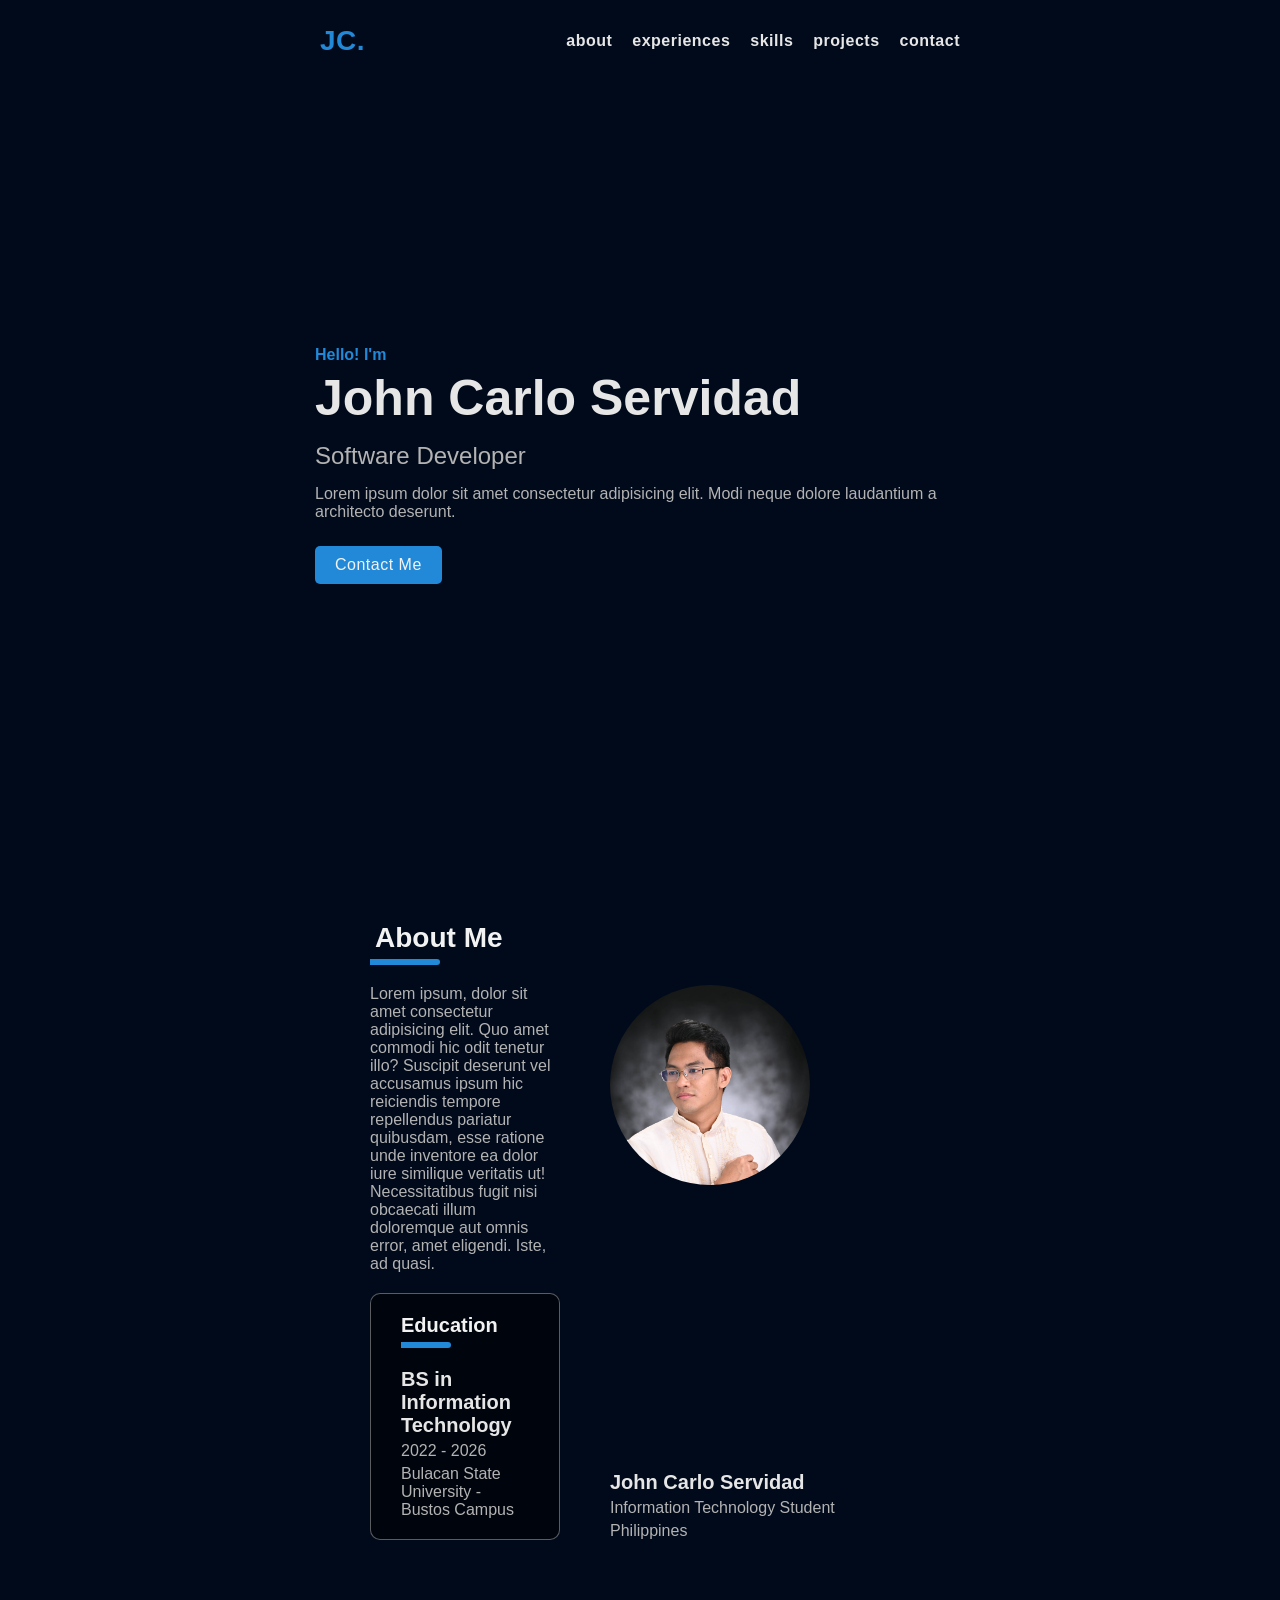
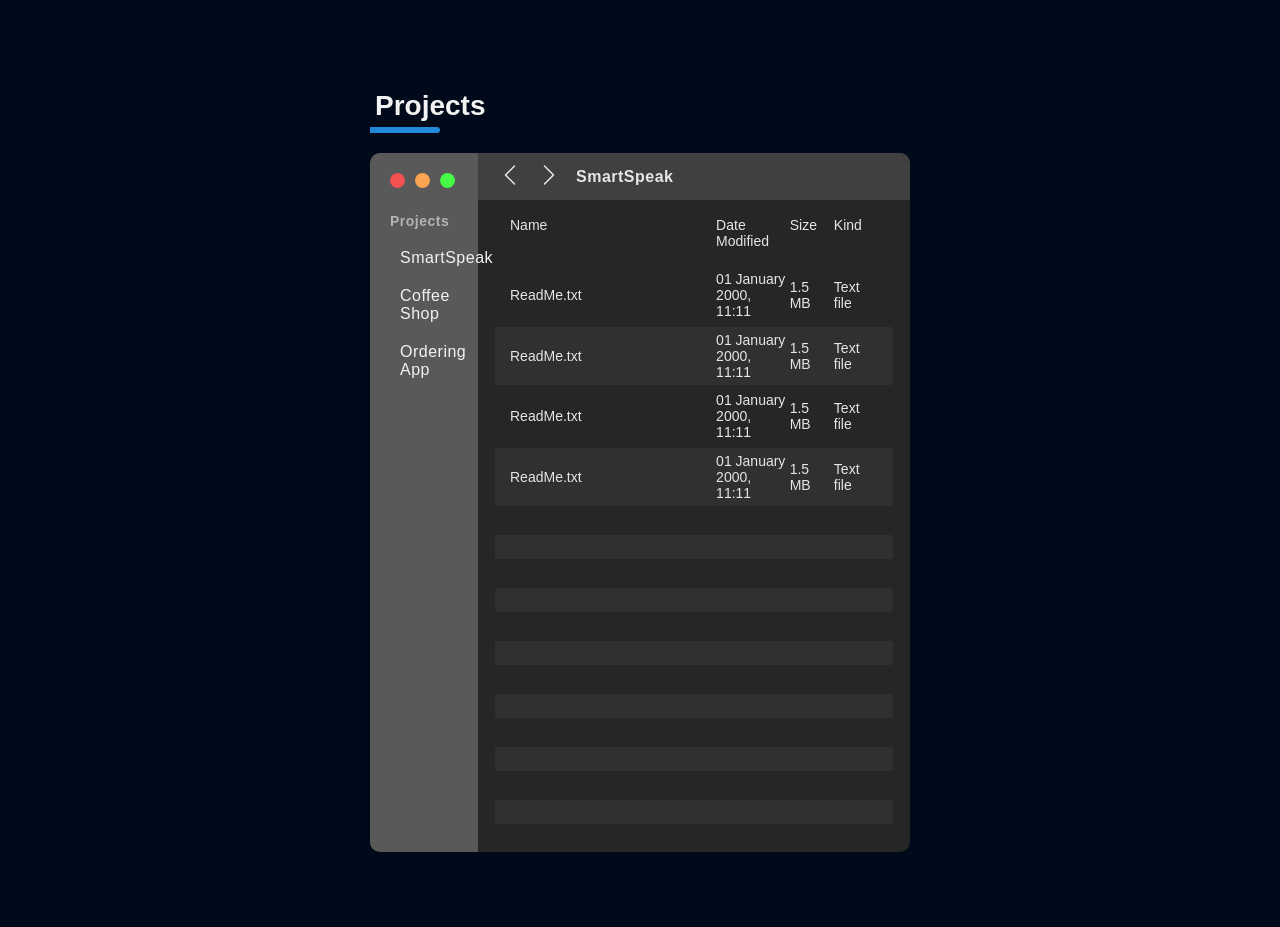
==== index.html @ 3a11a0c2 "first commit" ====
<!doctype html>
<html lang="en">
  <head>
    <meta charset="UTF-8" />
    <meta name="viewport" content="width=device-width, initial-scale=1.0" />

    <title>John Carlo Servidad | Software Developer</title>

    <link rel="stylesheet" href="style.css" />
  </head>
  <body>
    <nav>
      <a class="logo">JC.</a>
      <div id="nav-items">
        <a href="">about</a>
        <a href="">experiences</a>
        <a href="">skills</a>
        <a href="">projects</a>
        <a href="">contact</a>
      </div>
    </nav>
    <main>
      <section class="hero-section">
        <div class="hero-label-container">
          <div class="header">
            <p class="greetings">Hello! I'm</p>
            <p class="name">John Carlo Servidad</p>
          </div>
          <p class="role text-dark">Software Developer</p>
          <p class="sub-header text-dark">
            Lorem ipsum dolor sit amet consectetur adipisicing elit. Modi neque
            dolore laudantium a architecto deserunt.
          </p>
          <a href="" class="button">Contact Me</a>
        </div>
      </section>
      <section class="about-section" id="about-section">
        <div class="section-header-container">
          <p class="section-header">About Me</p>
          <div class="header-underline"></div>
        </div>
        <div class="section-grid">
          <div class="flex vertical">
            <div class="intro">
              Lorem ipsum, dolor sit amet consectetur adipisicing elit. Quo amet
              commodi hic odit tenetur illo? Suscipit deserunt vel accusamus
              ipsum hic reiciendis tempore repellendus pariatur quibusdam, esse
              ratione unde inventore ea dolor iure similique veritatis ut!
              Necessitatibus fugit nisi obcaecati illum doloremque aut omnis
              error, amet eligendi. Iste, ad quasi.
            </div>

            <div class="education">
              <div class="sub-header-container">
                <p class="sub-header">Education</p>
                <div class="header-underline"></div>
              </div>
              <div class="main-info">
                <p class="course">BS in Information Technology</p>
                <p class="year">2022 - 2026</p>
                <p class="school">Bulacan State University - Bustos Campus</p>
              </div>
            </div>
          </div>

          <div class="flex vertical">
            <div class="img-container">
              <img src="images/pfp_1.jpg" alt="" class="profile" />
            </div>
            <div class="personal-details">
              <p class="info name">John Carlo Servidad</p>
              <p class="info">Information Technology Student</p>
              <p class="info">Philippines</p>
            </div>
          </div>
        </div>
      </section>
      <section class="projects" id="projects">
        <div class="section-header-container">
          <p class="section-header">Projects</p>
          <div class="header-underline"></div>
        </div>
        <div class="project-container">
          <div class="left-container">
            <div class="three-dots-container">
              <div class="dot" id="dot-1"></div>
              <div class="dot" id="dot-2"></div>
              <div class="dot" id="dot-3"></div>
            </div>

            <p class="left-container-header">Projects</p>

            <div class="button-container">
              <input type="radio" id="smartspeak" name="active-project" />
              <label for="smartspeak" class="left-container-buttons">
                SmartSpeak
              </label>

              <input type="radio" id="coffee-shop" name="active-project" />
              <label for="coffee-shop" class="left-container-buttons">
                Coffee Shop
              </label>

              <input type="radio" id="ordering-app" name="active-project" />
              <label for="ordering-app" class="left-container-buttons">
                Ordering App
              </label>
            </div>
          </div>
          <div class="right-container">
            <div class="top-bar">
              <button class="prev-button">
                <svg
                  xmlns="http://www.w3.org/2000/svg"
                  width="24"
                  height="24"
                  fill="currentColor"
                  class="bi bi-chevron-left"
                  viewBox="0 0 16 16"
                >
                  <path
                    fill-rule="evenodd"
                    d="M11.354 1.646a.5.5 0 0 1 0 .708L5.707 8l5.647 5.646a.5.5 0 0 1-.708.708l-6-6a.5.5 0 0 1 0-.708l6-6a.5.5 0 0 1 .708 0"
                  />
                </svg>
              </button>
              <button class="next-button">
                <svg
                  xmlns="http://www.w3.org/2000/svg"
                  width="24"
                  height="24"
                  fill="currentColor"
                  class="bi bi-chevron-right"
                  viewBox="0 0 16 16"
                >
                  <path
                    fill-rule="evenodd"
                    d="M4.646 1.646a.5.5 0 0 1 .708 0l6 6a.5.5 0 0 1 0 .708l-6 6a.5.5 0 0 1-.708-.708L10.293 8 4.646 2.354a.5.5 0 0 1 0-.708"
                  />
                </svg>
              </button>
              <p class="project-name">SmartSpeak</p>
            </div>

            <table class="project-detail-container">
              <thead>
                <tr>
                  <td>Name</td>
                  <td>Date Modified</td>
                  <td>Size</td>
                  <td>Kind</td>
                </tr>
              </thead>
              <tbody>
                <tr>
                  <td>ReadMe.txt</td>
                  <td>01 January 2000, 11:11</td>
                  <td>1.5 MB</td>
                  <td>Text file</td>
                </tr>
                <tr>
                  <td>ReadMe.txt</td>
                  <td>01 January 2000, 11:11</td>
                  <td>1.5 MB</td>
                  <td>Text file</td>
                </tr>
                <tr>
                  <td>ReadMe.txt</td>
                  <td>01 January 2000, 11:11</td>
                  <td>1.5 MB</td>
                  <td>Text file</td>
                </tr>
                <tr>
                  <td>ReadMe.txt</td>
                  <td>01 January 2000, 11:11</td>
                  <td>1.5 MB</td>
                  <td>Text file</td>
                </tr>
                <tr></tr>
                <tr></tr>
                <tr></tr>
                <tr></tr>
                <tr></tr>
                <tr></tr>
                <tr></tr>
                <tr></tr>
                <tr></tr>
                <tr></tr>
                <tr></tr>
                <tr></tr>
                <tr></tr>
              </tbody>
            </table>
          </div>
        </div>
      </section>
    </main>
  </body>
</html>
---- style.css ----
:root {
  --bg-dark: hsl(216, 100%, 2.5%);
  --bg-color: hsl(217, 100%, 5%);
  --bg-color-light: hsl(216, 100%, 25%);

  --text-dark: hsl(0, 0%, 70%);
  --text-main: hsl(0, 0%, 90%);
  --text-light: hsl(0, 0%, 95%);
  --accent: hsl(206, 73%, 49%);

  --sm-font-size: 14px;
  --main-font-size: 16px;
  --md-font-size: 20px;
  --lg-font-size: 24px;

  --border: hsla(0, 0%, 70%, 50%);

  --project-container-bg-lighter: hsl(0, 0%, 50%);
  --project-container-bg-light: hsl(0, 0%, 35%);
  --project-container-bg: hsl(0, 0%, 25%);
  --project-container-bg-dark: hsl(0, 0%, 15%);
  --project-container-accent: hsla(0, 0%, 25%, 0.4);
}

* {
  color: var(--text-main);

  font-family: Arial, Helvetica, sans-serif;

  padding: 0;
  margin: 0;
  border: none;
  box-sizing: border-box;
}

a {
  text-decoration: none;
  letter-spacing: 0.5px;
}

html,
body {
  background: var(--bg-color);

  padding: 0 10rem;
}

nav {
  display: flex;
  justify-content: space-between;
  align-items: center;

  padding: 25px 0;
}

nav #nav-items {
  display: flex;
  gap: 20px;
}

nav a.logo {
  font-size: 28px;
  font-weight: 600;
  color: var(--accent);
}

nav #nav-items a {
  font-size: var(--main-font-size);
  font-weight: 600;
}

.hero-section {
  display: flex;

  height: 85vh;

  justify-content: center;
  align-items: center;
}

.hero-section .hero-label-container {
  display: grid;
  gap: 15px;

  width: 650px;
}

.hero-label-container .header {
  display: grid;
  gap: 5px;
}

.hero-label-container .greetings {
  font-weight: 600;
  font-size: var(--main-font-size);
  color: var(--accent);
}

.hero-label-container .name {
  font-size: 50px;
  font-weight: 600;
}

.text-dark {
  color: var(--text-dark);
}

.hero-label-container .role {
  font-weight: 500;
  font-size: var(--lg-font-size);
}

.hero-label-container .sub-header {
  font-size: var(--main-font-size);
}

.button {
  margin-top: 10px;
  justify-self: start;
  width: auto;
  font-size: var(--main-font-size);
  color: var(--text-light);

  border-radius: 5px;

  padding: 10px 20px;
  background: var(--accent);

  transition: all 250ms ease-in;
}

.button:hover {
  scale: 1.1;

  box-shadow: 0 0 25px -5px var(--accent);
}

section {
  display: flex;
  flex-direction: column;
  justify-self: center;

  width: 100%;

  gap: 20px;

  padding: 75px 50px;
}

.section-header-container {
  display: flex;
  flex-direction: column;
  gap: 5px;

  width: 175px;
}

.section-header {
  font-size: 28px;
  font-weight: 600;
  color: var(--text-light);

  padding: 0 5px;
}

.header-underline {
  width: 40%;

  height: 6px;
  border-radius: 0 6px 6px 0;
  background: var(--accent);
}

.about-section .section-grid .intro {
  color: var(--text-dark);
}

.about-section .section-grid {
  display: grid;
  grid-template-columns: auto 300px;

  row-gap: 20px;
  column-gap: 50px;

  overflow: hidden;
}

.img-container {
  position: relative;

  width: 200px;
  height: 200px;

  overflow: hidden;
  border-radius: 100%;
}
.about-section .section-grid img {
  position: absolute;
  top: -10%;
  width: 100%;
}

.about-section .personal-details {
  display: grid;
  gap: 5px;
}

.about-section .personal-details .info {
  color: var(--text-dark);
}

.about-section .personal-details .name {
  font-size: var(--md-font-size);
  font-weight: 600;
  color: var(--text-main);
}

.education {
  display: flex;
  flex-direction: column;
  gap: 20px;

  background: var(--bg-dark);
  border: 0.5px solid var(--border);
  border-radius: 10px;

  padding: 20px 30px;
}

.sub-header-container {
  display: flex;
  flex-direction: column;

  gap: 5px;

  width: 125px;
}

.sub-header-container .sub-header {
  font-size: var(--md-font-size);
  font-weight: 600;
  color: var(--text-light);
}

.education .main-info {
  display: flex;
  flex-direction: column;
  gap: 5px;
}

.education .main-info .course {
  font-size: var(--md-font-size);
  font-weight: 600;
}

.education .main-info .year,
.education .main-info .school {
  color: var(--text-dark);
}

.flex {
  display: flex;
}

.vertical {
  flex-direction: column;
}

.section-grid .flex.vertical {
  justify-content: space-between;
  gap: 20px;
}

.img1 {
  background: indianred;
}

.img2 {
  background: aquamarine;
}

.img3 {
  background: beige;
}

.img4 {
  background: brown;
}

.img5 {
  background: bisque;
}

#projects {
  overflow: hidden;
}

.card-container {
  display: flex;
  gap: 20px;

  overflow-x: scroll;
}

.card-container .project-card {
  background: var(--bg-dark);

  min-width: 300px;
  height: 450px;
}

.project-card .images-container {
  display: flex;
  overflow: hidden;
}

.card-container .project-card img {
  min-width: 100%;
  height: 300px;
}

.project-container {
  display: grid;
  grid-template-columns: 20% 1fr;

  overflow: hidden;

  background: var(--project-container-bg-dark);

  border-radius: 10px;
}

.project-container .left-container {
  display: flex;
  flex-direction: column;

  gap: 10px;

  padding: 20px;

  background: var(--project-container-bg-light);
}

.project-container .left-container .three-dots-container {
  display: flex;
  gap: 10px;

  padding-bottom: 15px;
}

.project-container .left-container .three-dots-container .dot {
  width: 15px;
  height: 15px;

  border-radius: 15px;
}

#dot-1 {
  background: rgb(243, 81, 81);
}

#dot-2 {
  background: rgb(250, 164, 84);
}

#dot-3 {
  background: rgb(70, 250, 70);
}

.project-container .left-container .left-container-header {
  font-size: var(--sm-font-size);
  color: var(--text-dark);
  font-weight: 600;
  letter-spacing: 0.5px;
}

.project-container .left-container .button-container {
  display: grid;
}

.project-container .left-container .button-container .left-container-buttons {
  background: none;
  text-align: left;

  color: var(--text-light);
  font-size: var(--main-font-size);
  letter-spacing: 0.5px;

  border-radius: 5px;

  padding: 10px;
}

.project-container
  .left-container
  .button-container
  input[type="radio"]:checked
  + label {
  background: var(--project-container-bg-lighter);
}

.project-container .left-container .button-container input[type="radio"] {
  display: none;
}

.project-container .right-container .top-bar {
  display: flex;
  justify-content: start;
  align-items: center;

  gap: 15px;

  padding: 10px 20px;

  background: var(--project-container-bg);
}

.project-container .right-container .top-bar .project-name {
  font-weight: 600;
  letter-spacing: 0.5px;
}

.project-container .right-container .top-bar button {
  background: none;
  color: var(--text-main);
}

.project-container .right-container table {
  width: 100%;

  padding: 0 15px;
}
.project-container .right-container table thead td {
  padding: 10px 0;
}

.project-container .right-container table tr {
  display: grid;
  grid-template-columns: auto 20% 12% 12%;

  padding: 5px 15px;

  border-radius: 2.5px;

  font-size: var(--sm-font-size);
}

.project-container .right-container table tbody {
  display: grid;
  gap: 2.5px;
}

.project-container .right-container table tbody tr {
  display: grid;
  align-items: center;

  min-height: 24px;
}

.project-container .right-container table tbody tr:nth-child(even) {
  background: var(--project-container-accent);
}
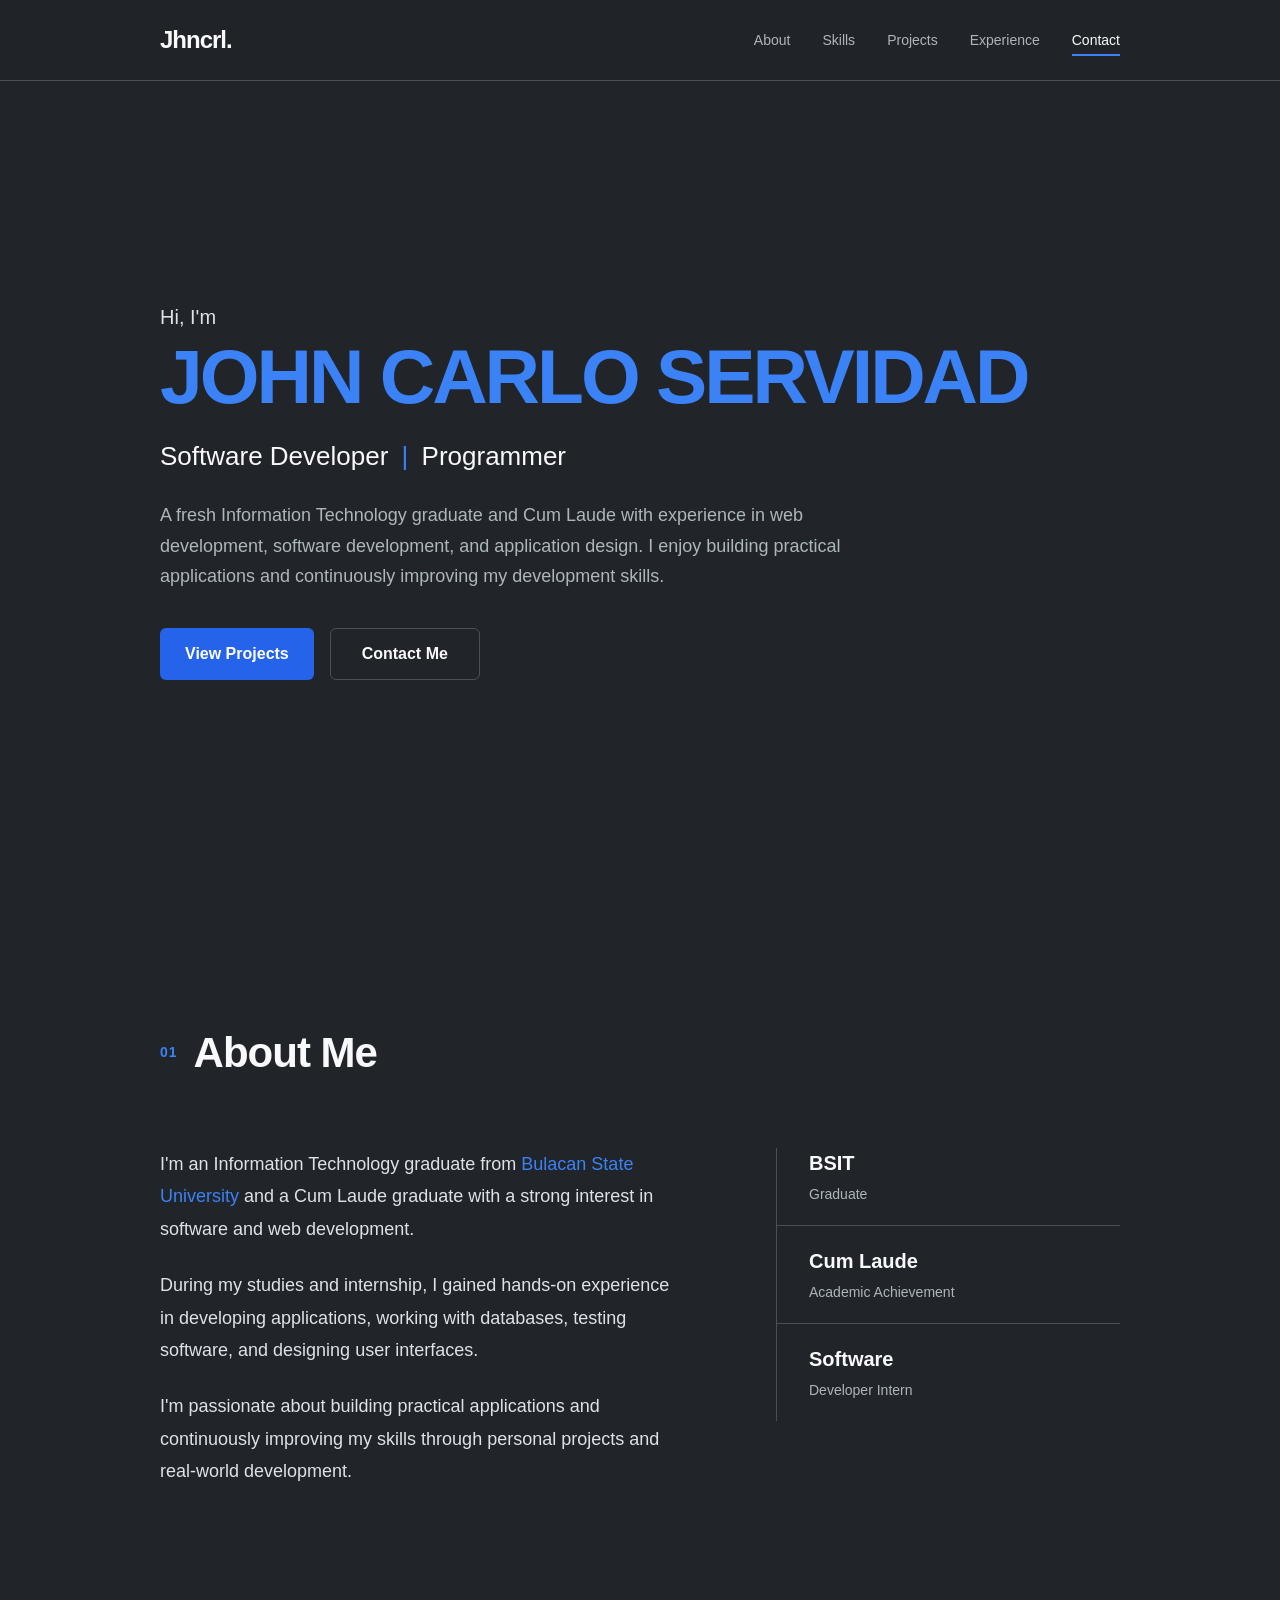
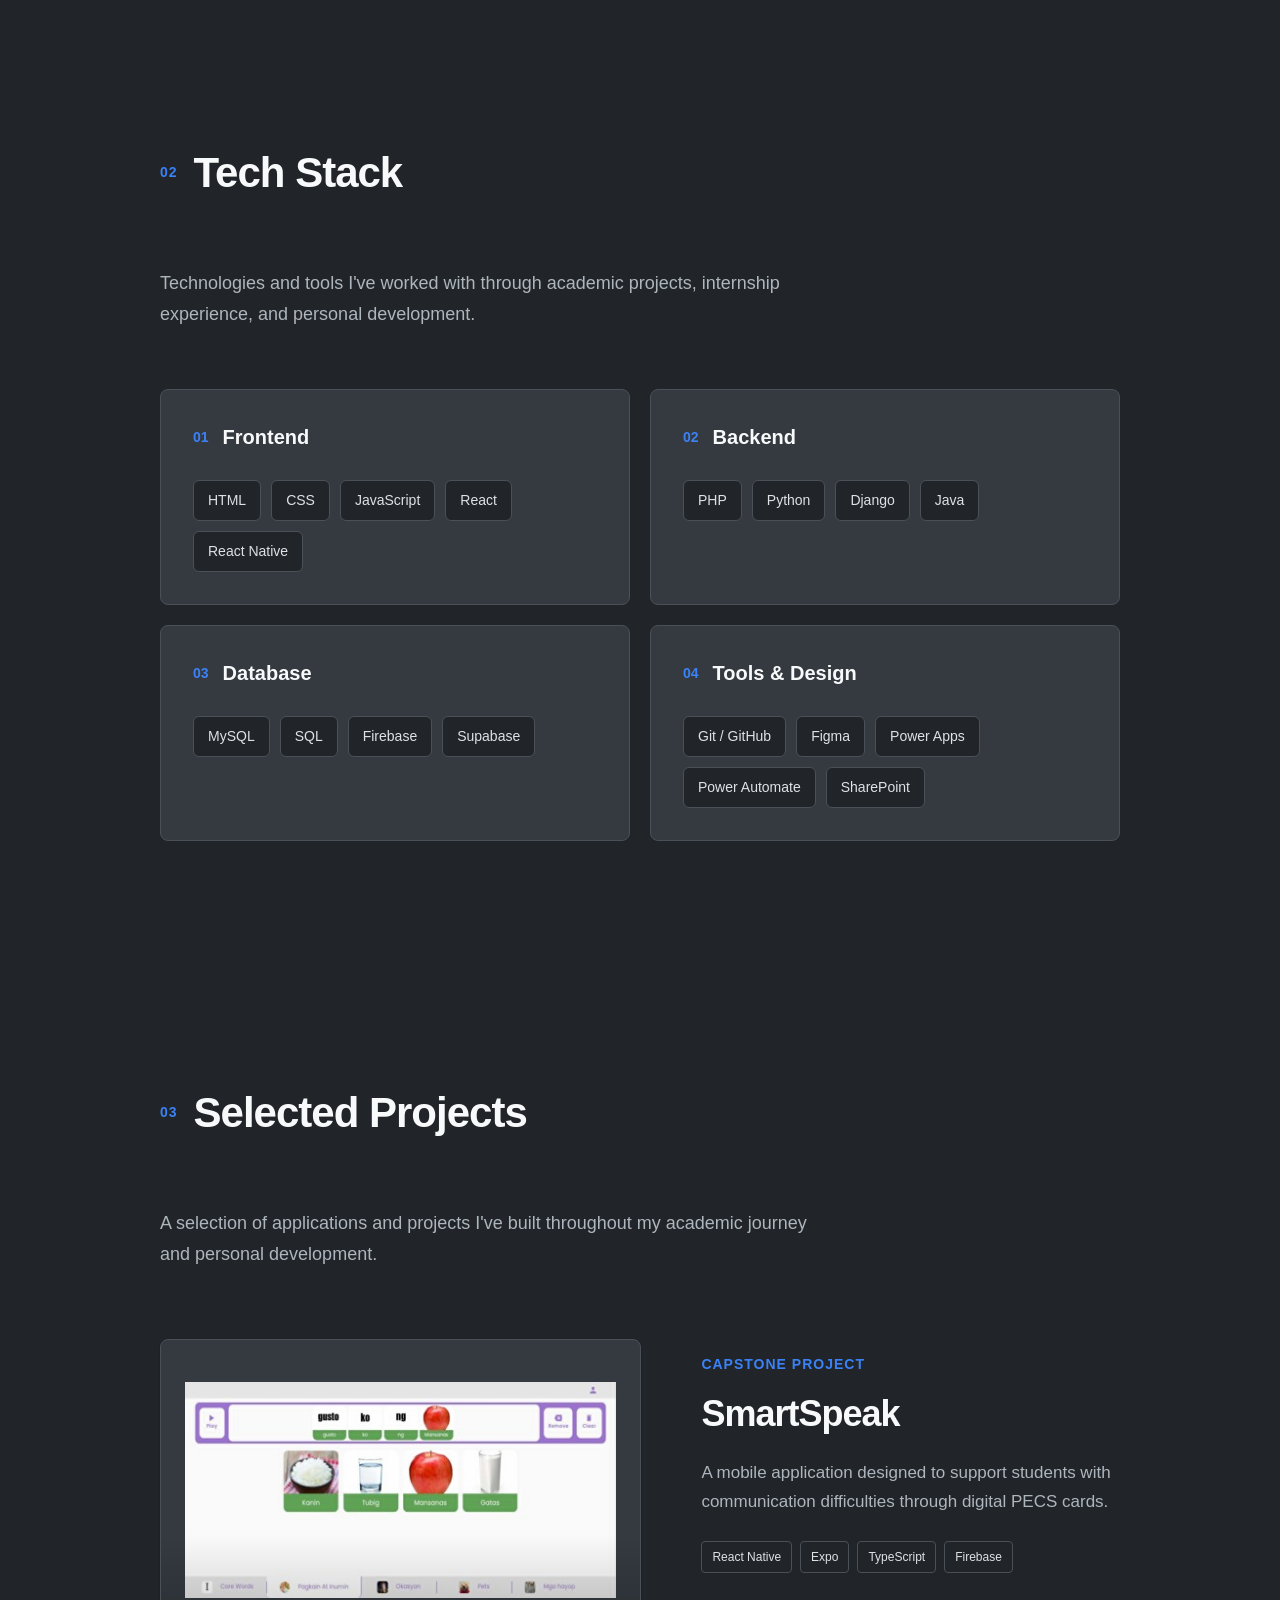
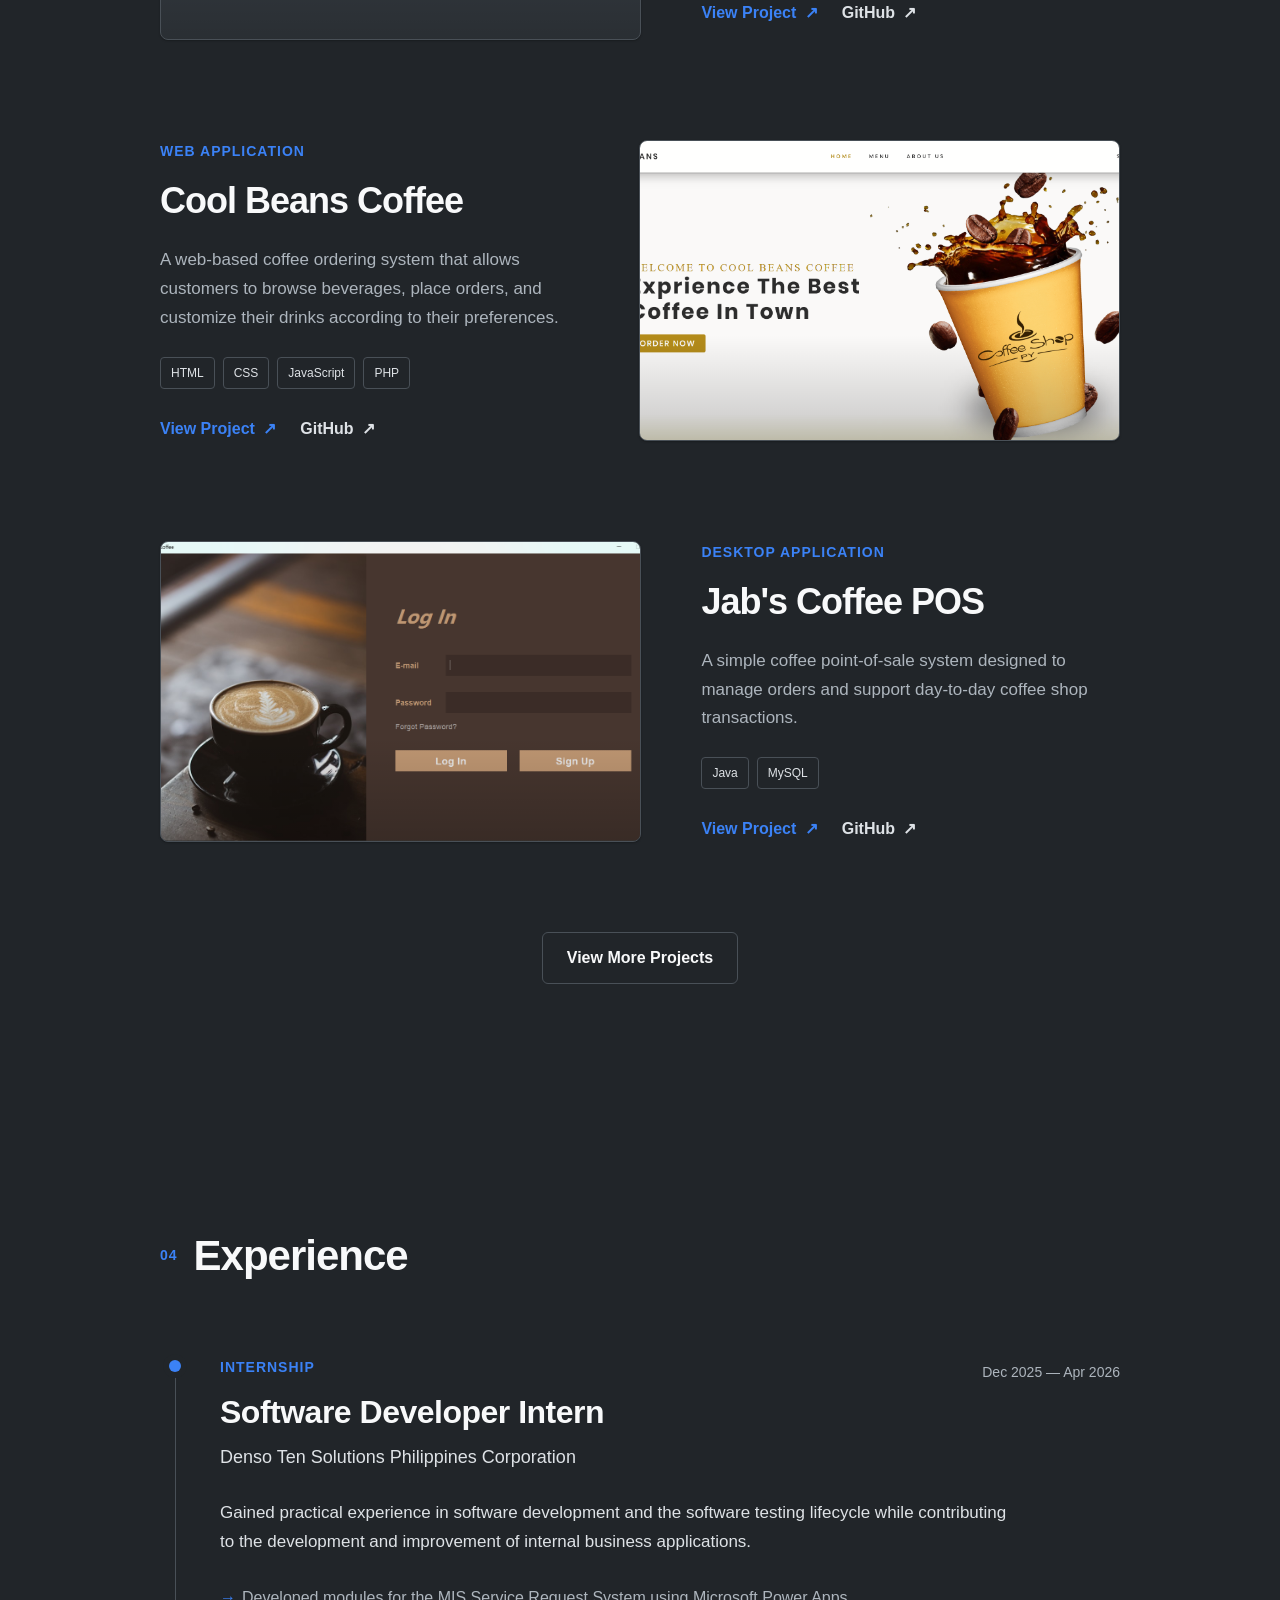
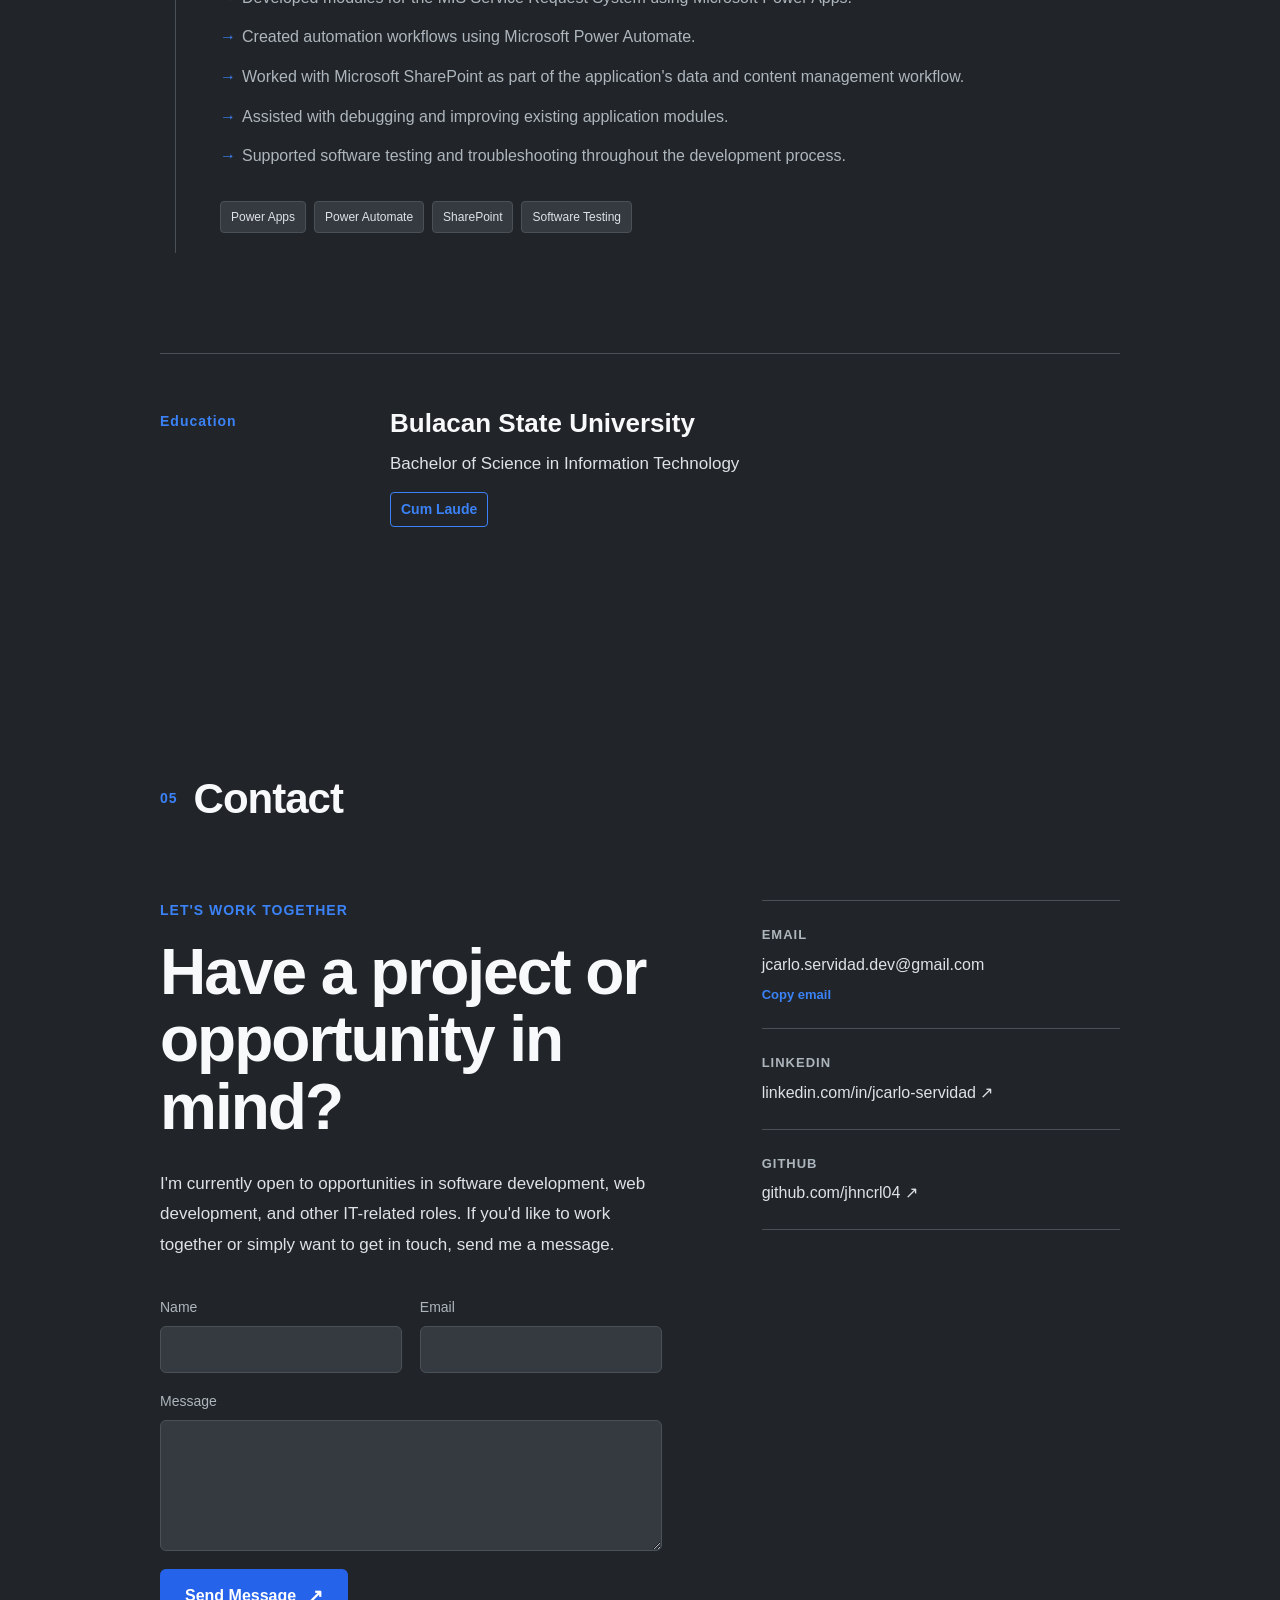
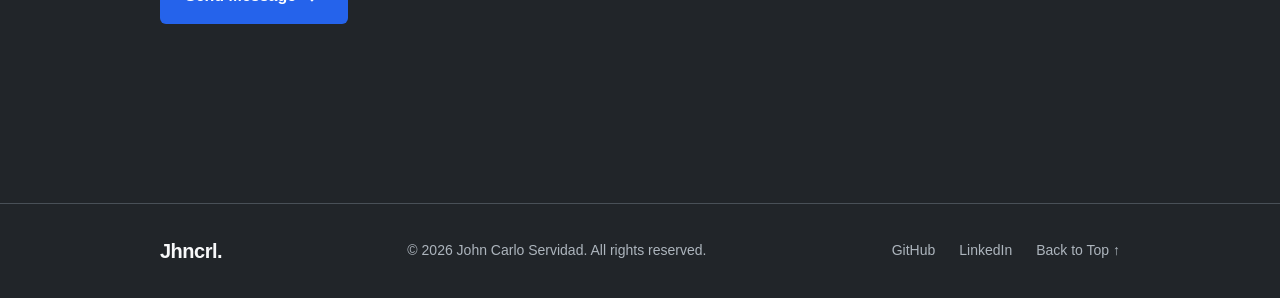
==== commit 651dcaaf: "added send message functionalities" ====
--- a/index.html
+++ b/index.html
@@ -5,195 +5,615 @@
     <meta name="viewport" content="width=device-width, initial-scale=1.0" />
 
     <title>John Carlo Servidad | Software Developer</title>
+    <meta
+      name="description"
+      content="John Carlo Servidad, Software Developer and BSIT Cum Laude graduate. Web, mobile, and application development."
+    />
+    <meta name="theme-color" content="#212529" />
+    <meta property="og:type" content="website" />
+    <meta
+      property="og:title"
+      content="John Carlo Servidad | Software Developer"
+    />
+    <meta
+      property="og:description"
+      content="Portfolio of John Carlo Servidad: web, mobile, and application development."
+    />
+    <link rel="icon" href="assets/favicon.svg" type="image/svg+xml" />
 
     <link rel="stylesheet" href="style.css" />
   </head>
+
   <body>
-    <nav>
-      <a class="logo">JC.</a>
-      <div id="nav-items">
-        <a href="">about</a>
-        <a href="">experiences</a>
-        <a href="">skills</a>
-        <a href="">projects</a>
-        <a href="">contact</a>
-      </div>
-    </nav>
-    <main>
-      <section class="hero-section">
-        <div class="hero-label-container">
-          <div class="header">
-            <p class="greetings">Hello! I'm</p>
-            <p class="name">John Carlo Servidad</p>
-          </div>
-          <p class="role text-dark">Software Developer</p>
-          <p class="sub-header text-dark">
-            Lorem ipsum dolor sit amet consectetur adipisicing elit. Modi neque
-            dolore laudantium a architecto deserunt.
+    <a href="#main" class="skip-link">Skip to content</a>
+
+    <header class="site-header">
+      <nav class="navbar" aria-label="Main navigation">
+        <a href="#hero" class="navbar-logo">Jhncrl.</a>
+
+        <button
+          type="button"
+          class="navbar-toggle"
+          id="navbar-toggle"
+          aria-expanded="false"
+          aria-controls="navbar-links"
+          aria-label="Toggle menu"
+        >
+          <span></span><span></span><span></span>
+        </button>
+
+        <ul class="navbar-links" id="navbar-links">
+          <li><a href="#about">About</a></li>
+          <li><a href="#skills">Skills</a></li>
+          <li><a href="#projects">Projects</a></li>
+          <li><a href="#experience">Experience</a></li>
+          <li><a href="#contact">Contact</a></li>
+        </ul>
+      </nav>
+    </header>
+
+    <main id="main">
+      <section id="hero" class="hero-section">
+        <div class="hero-content">
+          <p class="hero-greeting">Hi, I'm</p>
+
+          <h1 class="hero-name">JOHN CARLO SERVIDAD</h1>
+
+          <p class="hero-role">
+            Software Developer <span aria-hidden="true">|</span> Programmer
           </p>
-          <a href="" class="button">Contact Me</a>
+
+          <p class="hero-description">
+            A fresh Information Technology graduate and Cum Laude with
+            experience in web development, software development, and application
+            design. I enjoy building practical applications and continuously
+            improving my development skills.
+          </p>
+
+          <div class="hero-actions">
+            <a href="#projects" class="button button-primary">View Projects</a>
+            <a href="#contact" class="button button-secondary">Contact Me</a>
+          </div>
         </div>
       </section>
-      <section class="about-section" id="about-section">
-        <div class="section-header-container">
-          <p class="section-header">About Me</p>
-          <div class="header-underline"></div>
-        </div>
-        <div class="section-grid">
-          <div class="flex vertical">
-            <div class="intro">
-              Lorem ipsum, dolor sit amet consectetur adipisicing elit. Quo amet
-              commodi hic odit tenetur illo? Suscipit deserunt vel accusamus
-              ipsum hic reiciendis tempore repellendus pariatur quibusdam, esse
-              ratione unde inventore ea dolor iure similique veritatis ut!
-              Necessitatibus fugit nisi obcaecati illum doloremque aut omnis
-              error, amet eligendi. Iste, ad quasi.
-            </div>
-
-            <div class="education">
-              <div class="sub-header-container">
-                <p class="sub-header">Education</p>
-                <div class="header-underline"></div>
+
+      <section id="about" class="about-section">
+        <div class="section-header">
+          <span class="section-number">01</span>
+          <h2 class="section-title">About Me</h2>
+        </div>
+
+        <div class="about-content">
+          <div class="about-text">
+            <p>
+              I'm an Information Technology graduate from
+              <span class="text-accent">Bulacan State University</span> and a
+              Cum Laude graduate with a strong interest in software and web
+              development.
+            </p>
+
+            <p>
+              During my studies and internship, I gained hands-on experience in
+              developing applications, working with databases, testing software,
+              and designing user interfaces.
+            </p>
+
+            <p>
+              I'm passionate about building practical applications and
+              continuously improving my skills through personal projects and
+              real-world development.
+            </p>
+          </div>
+
+          <div class="about-highlights">
+            <div class="highlight-item">
+              <span class="highlight-value">BSIT</span>
+              <span class="highlight-label">Graduate</span>
+            </div>
+
+            <div class="highlight-item">
+              <span class="highlight-value">Cum Laude</span>
+              <span class="highlight-label">Academic Achievement</span>
+            </div>
+
+            <div class="highlight-item">
+              <span class="highlight-value">Software</span>
+              <span class="highlight-label">Developer Intern</span>
+            </div>
+          </div>
+        </div>
+      </section>
+
+      <section id="skills" class="skills-section">
+        <div class="section-header">
+          <span class="section-number">02</span>
+          <h2 class="section-title">Tech Stack</h2>
+        </div>
+
+        <div class="skills-intro">
+          <p>
+            Technologies and tools I've worked with through academic projects,
+            internship experience, and personal development.
+          </p>
+        </div>
+
+        <div class="skills-grid">
+          <div class="skill-category">
+            <div class="skill-category-header">
+              <span class="skill-category-number">01</span>
+              <h3>Frontend</h3>
+            </div>
+            <ul class="skill-list">
+              <li class="skill-item">HTML</li>
+              <li class="skill-item">CSS</li>
+              <li class="skill-item">JavaScript</li>
+              <li class="skill-item">React</li>
+              <li class="skill-item">React Native</li>
+            </ul>
+          </div>
+
+          <div class="skill-category">
+            <div class="skill-category-header">
+              <span class="skill-category-number">02</span>
+              <h3>Backend</h3>
+            </div>
+            <ul class="skill-list">
+              <li class="skill-item">PHP</li>
+              <li class="skill-item">Python</li>
+              <li class="skill-item">Django</li>
+              <li class="skill-item">Java</li>
+            </ul>
+          </div>
+
+          <div class="skill-category">
+            <div class="skill-category-header">
+              <span class="skill-category-number">03</span>
+              <h3>Database</h3>
+            </div>
+            <ul class="skill-list">
+              <li class="skill-item">MySQL</li>
+              <li class="skill-item">SQL</li>
+              <li class="skill-item">Firebase</li>
+              <li class="skill-item">Supabase</li>
+            </ul>
+          </div>
+
+          <div class="skill-category">
+            <div class="skill-category-header">
+              <span class="skill-category-number">04</span>
+              <h3>Tools &amp; Design</h3>
+            </div>
+            <ul class="skill-list">
+              <li class="skill-item">Git / GitHub</li>
+              <li class="skill-item">Figma</li>
+              <li class="skill-item">Power Apps</li>
+              <li class="skill-item">Power Automate</li>
+              <li class="skill-item">SharePoint</li>
+            </ul>
+          </div>
+        </div>
+      </section>
+
+      <section id="projects" class="projects-section">
+        <div class="section-header">
+          <span class="section-number">03</span>
+          <h2 class="section-title">Selected Projects</h2>
+        </div>
+
+        <div class="projects-intro">
+          <p>
+            A selection of applications and projects I've built throughout my
+            academic journey and personal development.
+          </p>
+        </div>
+
+        <div class="projects-list">
+          <!-- SmartSpeak -->
+          <article class="project-card">
+            <div class="project-preview project-preview-mobile">
+              <img
+                src="assets/images/smartspeak-1.png"
+                alt="SmartSpeak application preview"
+                loading="lazy"
+                decoding="async"
+              />
+            </div>
+
+            <div class="project-content">
+              <span class="project-type">Capstone Project</span>
+              <h3 class="project-title">SmartSpeak</h3>
+              <p class="project-description">
+                A mobile application designed to support students with
+                communication difficulties through digital PECS cards.
+              </p>
+
+              <ul class="project-tech">
+                <li>React Native</li>
+                <li>Expo</li>
+                <li>TypeScript</li>
+                <li>Firebase</li>
+              </ul>
+
+              <div class="project-links">
+                <button
+                  type="button"
+                  class="project-link project-modal-trigger"
+                  data-project="smartspeak"
+                >
+                  View Project <span aria-hidden="true">↗</span>
+                </button>
+                <a
+                  href="https://github.com/jhncrl04/smartspeak"
+                  class="project-link project-link-secondary"
+                  target="_blank"
+                  rel="noopener noreferrer"
+                >
+                  GitHub <span aria-hidden="true">↗</span>
+                </a>
               </div>
-              <div class="main-info">
-                <p class="course">BS in Information Technology</p>
-                <p class="year">2022 - 2026</p>
-                <p class="school">Bulacan State University - Bustos Campus</p>
+            </div>
+          </article>
+
+          <!-- Cool Beans Coffee -->
+          <article class="project-card project-card-reverse">
+            <div class="project-preview project-preview-web">
+              <img
+                src="assets/images/cbc-1.png"
+                alt="Cool Beans Coffee web application preview"
+                loading="lazy"
+                decoding="async"
+              />
+            </div>
+
+            <div class="project-content">
+              <span class="project-type">Web Application</span>
+              <h3 class="project-title">Cool Beans Coffee</h3>
+              <p class="project-description">
+                A web-based coffee ordering system that allows customers to
+                browse beverages, place orders, and customize their drinks
+                according to their preferences.
+              </p>
+
+              <ul class="project-tech">
+                <li>HTML</li>
+                <li>CSS</li>
+                <li>JavaScript</li>
+                <li>PHP</li>
+              </ul>
+
+              <div class="project-links">
+                <button
+                  type="button"
+                  class="project-link project-modal-trigger"
+                  data-project="coffeeshopweb"
+                >
+                  View Project <span aria-hidden="true">↗</span>
+                </button>
+                <a
+                  href="https://github.com/jhncrl04/coffee-shop"
+                  class="project-link project-link-secondary"
+                  target="_blank"
+                  rel="noopener noreferrer"
+                >
+                  GitHub <span aria-hidden="true">↗</span>
+                </a>
               </div>
             </div>
-          </div>
-
-          <div class="flex vertical">
-            <div class="img-container">
-              <img src="images/pfp_1.jpg" alt="" class="profile" />
-            </div>
-            <div class="personal-details">
-              <p class="info name">John Carlo Servidad</p>
-              <p class="info">Information Technology Student</p>
-              <p class="info">Philippines</p>
-            </div>
-          </div>
+          </article>
+
+          <!-- Jab's Coffee POS -->
+          <article class="project-card">
+            <div class="project-preview project-preview-desktop">
+              <img
+                src="assets/images/jabs-1.png"
+                alt="Jab's Coffee POS preview"
+                loading="lazy"
+                decoding="async"
+              />
+            </div>
+
+            <div class="project-content">
+              <span class="project-type">Desktop Application</span>
+              <h3 class="project-title">Jab's Coffee POS</h3>
+              <p class="project-description">
+                A simple coffee point-of-sale system designed to manage orders
+                and support day-to-day coffee shop transactions.
+              </p>
+
+              <ul class="project-tech">
+                <li>Java</li>
+                <li>MySQL</li>
+              </ul>
+
+              <div class="project-links">
+                <button
+                  type="button"
+                  class="project-link project-modal-trigger"
+                  data-project="jabs-pos"
+                >
+                  View Project <span aria-hidden="true">↗</span>
+                </button>
+                <a
+                  href="https://github.com/jhncrl04/coffee-pos-java"
+                  class="project-link project-link-secondary"
+                  target="_blank"
+                  rel="noopener noreferrer"
+                >
+                  GitHub <span aria-hidden="true">↗</span>
+                </a>
+              </div>
+            </div>
+          </article>
+        </div>
+
+        <div class="projects-footer">
+          <a
+            href="https://github.com/jhncrl04"
+            class="button button-secondary"
+            target="_blank"
+            rel="noopener noreferrer"
+          >
+            View More Projects
+          </a>
         </div>
       </section>
-      <section class="projects" id="projects">
-        <div class="section-header-container">
-          <p class="section-header">Projects</p>
-          <div class="header-underline"></div>
-        </div>
-        <div class="project-container">
-          <div class="left-container">
-            <div class="three-dots-container">
-              <div class="dot" id="dot-1"></div>
-              <div class="dot" id="dot-2"></div>
-              <div class="dot" id="dot-3"></div>
-            </div>
-
-            <p class="left-container-header">Projects</p>
-
-            <div class="button-container">
-              <input type="radio" id="smartspeak" name="active-project" />
-              <label for="smartspeak" class="left-container-buttons">
-                SmartSpeak
+
+      <section id="experience" class="experience-section">
+        <div class="section-header">
+          <span class="section-number">04</span>
+          <h2 class="section-title">Experience</h2>
+        </div>
+
+        <div class="experience-content">
+          <article class="experience-item">
+            <div class="experience-marker"><span></span></div>
+            <div class="experience-details">
+              <div class="experience-heading">
+                <div>
+                  <span class="experience-type">Internship</span>
+                  <h3 class="experience-role">Software Developer Intern</h3>
+                  <p class="experience-company">
+                    Denso Ten Solutions Philippines Corporation
+                  </p>
+                </div>
+                <span class="experience-date">Dec 2025 — Apr 2026</span>
+              </div>
+
+              <p class="experience-description">
+                Gained practical experience in software development and the
+                software testing lifecycle while contributing to the development
+                and improvement of internal business applications.
+              </p>
+
+              <ul class="experience-responsibilities">
+                <li>
+                  Developed modules for the MIS Service Request System using
+                  Microsoft Power Apps.
+                </li>
+                <li>
+                  Created automation workflows using Microsoft Power Automate.
+                </li>
+                <li>
+                  Worked with Microsoft SharePoint as part of the application's
+                  data and content management workflow.
+                </li>
+                <li>
+                  Assisted with debugging and improving existing application
+                  modules.
+                </li>
+                <li>
+                  Supported software testing and troubleshooting throughout the
+                  development process.
+                </li>
+              </ul>
+
+              <ul class="experience-tech">
+                <li>Power Apps</li>
+                <li>Power Automate</li>
+                <li>SharePoint</li>
+                <li>Software Testing</li>
+              </ul>
+            </div>
+          </article>
+        </div>
+
+        <div class="experience-education">
+          <div class="education-label">
+            <span class="section-number">Education</span>
+          </div>
+          <div class="education-details">
+            <h3>Bulacan State University</h3>
+            <p>Bachelor of Science in Information Technology</p>
+            <span class="education-achievement">Cum Laude</span>
+          </div>
+        </div>
+      </section>
+
+      <section id="contact" class="contact-section">
+        <div class="section-header">
+          <span class="section-number">05</span>
+          <h2 class="section-title">Contact</h2>
+        </div>
+
+        <div class="contact-content">
+          <div class="contact-intro">
+            <span class="contact-label">Let's Work Together</span>
+            <h2 class="contact-title">
+              Have a project or opportunity in mind?
+            </h2>
+            <p class="contact-description">
+              I'm currently open to opportunities in software development, web
+              development, and other IT-related roles. If you'd like to work
+              together or simply want to get in touch, send me a message.
+            </p>
+
+            <form class="contact-form" id="contact-form" novalidate>
+              <!-- Get a free key at https://web3forms.com (enter your email) -->
+              <input type="hidden" name="access_key" value="YOUR_ACCESS_KEY" />
+              <input
+                type="hidden"
+                name="subject"
+                value="New portfolio message"
+              />
+              <!-- Honeypot: bots fill this, humans never see it -->
+              <input
+                type="checkbox"
+                name="botcheck"
+                class="visually-hidden"
+                tabindex="-1"
+                autocomplete="off"
+              />
+
+              <div class="form-row">
+                <label>
+                  Name
+                  <input type="text" name="name" autocomplete="name" required />
+                </label>
+                <label>
+                  Email
+                  <input
+                    type="email"
+                    name="email"
+                    autocomplete="email"
+                    required
+                  />
+                </label>
+              </div>
+
+              <label>
+                Message
+                <textarea name="message" rows="5" required></textarea>
               </label>
 
-              <input type="radio" id="coffee-shop" name="active-project" />
-              <label for="coffee-shop" class="left-container-buttons">
-                Coffee Shop
-              </label>
-
-              <input type="radio" id="ordering-app" name="active-project" />
-              <label for="ordering-app" class="left-container-buttons">
-                Ordering App
-              </label>
-            </div>
-          </div>
-          <div class="right-container">
-            <div class="top-bar">
-              <button class="prev-button">
-                <svg
-                  xmlns="http://www.w3.org/2000/svg"
-                  width="24"
-                  height="24"
-                  fill="currentColor"
-                  class="bi bi-chevron-left"
-                  viewBox="0 0 16 16"
-                >
-                  <path
-                    fill-rule="evenodd"
-                    d="M11.354 1.646a.5.5 0 0 1 0 .708L5.707 8l5.647 5.646a.5.5 0 0 1-.708.708l-6-6a.5.5 0 0 1 0-.708l6-6a.5.5 0 0 1 .708 0"
-                  />
-                </svg>
+              <button
+                type="submit"
+                class="button button-primary contact-button"
+                id="contact-submit"
+              >
+                Send Message <span aria-hidden="true">↗</span>
               </button>
-              <button class="next-button">
-                <svg
-                  xmlns="http://www.w3.org/2000/svg"
-                  width="24"
-                  height="24"
-                  fill="currentColor"
-                  class="bi bi-chevron-right"
-                  viewBox="0 0 16 16"
-                >
-                  <path
-                    fill-rule="evenodd"
-                    d="M4.646 1.646a.5.5 0 0 1 .708 0l6 6a.5.5 0 0 1 0 .708l-6 6a.5.5 0 0 1-.708-.708L10.293 8 4.646 2.354a.5.5 0 0 1 0-.708"
-                  />
-                </svg>
+
+              <p class="form-status" id="form-status" role="status"></p>
+            </form>
+          </div>
+
+          <div class="contact-details">
+            <div class="contact-item">
+              <span class="contact-item-label">Email</span>
+              <a href="mailto:jcarlo.servidad.dev@gmail.com">
+                jcarlo.servidad.dev@gmail.com
+              </a>
+              <button type="button" class="copy-email" id="copy-email">
+                Copy email
               </button>
-              <p class="project-name">SmartSpeak</p>
-            </div>
-
-            <table class="project-detail-container">
-              <thead>
-                <tr>
-                  <td>Name</td>
-                  <td>Date Modified</td>
-                  <td>Size</td>
-                  <td>Kind</td>
-                </tr>
-              </thead>
-              <tbody>
-                <tr>
-                  <td>ReadMe.txt</td>
-                  <td>01 January 2000, 11:11</td>
-                  <td>1.5 MB</td>
-                  <td>Text file</td>
-                </tr>
-                <tr>
-                  <td>ReadMe.txt</td>
-                  <td>01 January 2000, 11:11</td>
-                  <td>1.5 MB</td>
-                  <td>Text file</td>
-                </tr>
-                <tr>
-                  <td>ReadMe.txt</td>
-                  <td>01 January 2000, 11:11</td>
-                  <td>1.5 MB</td>
-                  <td>Text file</td>
-                </tr>
-                <tr>
-                  <td>ReadMe.txt</td>
-                  <td>01 January 2000, 11:11</td>
-                  <td>1.5 MB</td>
-                  <td>Text file</td>
-                </tr>
-                <tr></tr>
-                <tr></tr>
-                <tr></tr>
-                <tr></tr>
-                <tr></tr>
-                <tr></tr>
-                <tr></tr>
-                <tr></tr>
-                <tr></tr>
-                <tr></tr>
-                <tr></tr>
-                <tr></tr>
-                <tr></tr>
-              </tbody>
-            </table>
+            </div>
+            <div class="contact-item">
+              <span class="contact-item-label">LinkedIn</span>
+              <a
+                href="https://www.linkedin.com/in/jcarlo-servidad/"
+                target="_blank"
+                rel="noopener noreferrer"
+              >
+                linkedin.com/in/jcarlo-servidad ↗
+              </a>
+            </div>
+            <div class="contact-item">
+              <span class="contact-item-label">GitHub</span>
+              <a
+                href="https://github.com/jhncrl04"
+                target="_blank"
+                rel="noopener noreferrer"
+              >
+                github.com/jhncrl04 ↗
+              </a>
+            </div>
           </div>
         </div>
       </section>
     </main>
+
+    <!-- Project Modal -->
+    <div class="project-modal" id="project-modal" aria-hidden="true">
+      <div class="project-modal-overlay"></div>
+      <div
+        class="project-modal-content"
+        role="dialog"
+        aria-modal="true"
+        aria-labelledby="project-modal-title"
+      >
+        <button
+          type="button"
+          class="project-modal-close"
+          id="project-modal-close"
+          aria-label="Close project details"
+        >
+          ×
+        </button>
+
+        <div class="project-modal-header">
+          <span class="project-modal-type" id="project-modal-type"></span>
+          <h2 class="project-modal-title" id="project-modal-title"></h2>
+        </div>
+
+        <div class="project-modal-gallery">
+          <div class="project-modal-main-image">
+            <img id="project-modal-image" src="" alt="" />
+          </div>
+          <div
+            class="project-modal-thumbnails"
+            id="project-modal-thumbnails"
+          ></div>
+        </div>
+
+        <div class="project-modal-body">
+          <div class="project-modal-description">
+            <h3>About the Project</h3>
+            <p id="project-modal-description"></p>
+          </div>
+          <div class="project-modal-technologies">
+            <h3>Technologies</h3>
+            <ul class="project-modal-tech-list" id="project-modal-tech"></ul>
+          </div>
+        </div>
+
+        <div class="project-modal-footer">
+          <a
+            href="#"
+            id="project-modal-github"
+            class="button button-primary"
+            target="_blank"
+            rel="noopener noreferrer"
+          >
+            View GitHub <span aria-hidden="true">↗</span>
+          </a>
+        </div>
+      </div>
+    </div>
+
+    <footer class="site-footer">
+      <div class="footer-content">
+        <a href="#hero" class="footer-logo">Jhncrl.</a>
+        <p class="footer-copyright">
+          © 2026 John Carlo Servidad. All rights reserved.
+        </p>
+        <div class="footer-links">
+          <a
+            href="https://github.com/jhncrl04"
+            target="_blank"
+            rel="noopener noreferrer"
+            >GitHub</a
+          >
+          <a
+            href="https://www.linkedin.com/in/jcarlo-servidad/"
+            target="_blank"
+            rel="noopener noreferrer"
+            >LinkedIn</a
+          >
+          <a href="#hero">Back to Top ↑</a>
+        </div>
+      </div>
+    </footer>
+
+    <script defer src="script.js"></script>
   </body>
 </html>
--- a/style.css
+++ b/style.css
@@ -1,462 +1,1569 @@
 :root {
-  --bg-dark: hsl(216, 100%, 2.5%);
-  --bg-color: hsl(217, 100%, 5%);
-  --bg-color-light: hsl(216, 100%, 25%);
-
-  --text-dark: hsl(0, 0%, 70%);
-  --text-main: hsl(0, 0%, 90%);
-  --text-light: hsl(0, 0%, 95%);
-  --accent: hsl(206, 73%, 49%);
-
+  /* Colors */
+  --color-bg: #212529;
+  --color-surface: #343a40;
+  --color-surface-hover: #495057;
+  --color-border: #495057;
+  --color-border-light: #6c757d;
+
+  --color-text: #f8f9fa;
+  --color-text-secondary: #dee2e6;
+  --color-text-muted: #adb5bd;
+
+  --color-accent: #3b82f6;
+  --color-accent-hover: #60a5fa;
+  --color-accent-light: #93c5fd;
+  /* Darker blue for filled buttons: white text passes WCAG AA (4.5:1+) */
+  --color-accent-strong: #2563eb;
+  --color-accent-strong-hover: #1d4ed8;
+  --color-accent-text: #ffffff;
+
+  --color-error: #f87171;
+  --color-success: #4ade80;
+
+  /* Typography */
+  --font-main: Arial, Helvetica, sans-serif;
   --sm-font-size: 14px;
   --main-font-size: 16px;
   --md-font-size: 20px;
   --lg-font-size: 24px;
 
-  --border: hsla(0, 0%, 70%, 50%);
-
-  --project-container-bg-lighter: hsl(0, 0%, 50%);
-  --project-container-bg-light: hsl(0, 0%, 35%);
-  --project-container-bg: hsl(0, 0%, 25%);
-  --project-container-bg-dark: hsl(0, 0%, 15%);
-  --project-container-accent: hsla(0, 0%, 25%, 0.4);
-}
+  /* Effects */
+  --shadow-sm: 0 1px 2px rgba(0, 0, 0, 0.25);
+  --shadow-lg: 0 10px 30px rgba(0, 0, 0, 0.35);
+
+  /* Layout */
+  --header-height: 80px;
+  --content-width: 1400px;
+  --content-padding: 10rem;
+  --section-padding: 120px;
+}
+
+/* =========================
+   Reset / Base
+========================= */
 
 * {
-  color: var(--text-main);
-
-  font-family: Arial, Helvetica, sans-serif;
-
+  box-sizing: border-box;
+  margin: 0;
   padding: 0;
-  margin: 0;
-  border: none;
-  box-sizing: border-box;
+}
+
+html {
+  scroll-behavior: smooth;
+}
+
+body {
+  background: var(--color-bg);
+  color: var(--color-text);
+  font-family: var(--font-main);
+  line-height: 1.5;
+}
+
+button,
+input,
+textarea {
+  font: inherit;
 }
 
 a {
+  color: inherit;
   text-decoration: none;
-  letter-spacing: 0.5px;
-}
-
-html,
-body {
-  background: var(--bg-color);
-
-  padding: 0 10rem;
-}
-
-nav {
-  display: flex;
+}
+
+button {
+  border: 0;
+  color: inherit;
+}
+
+ul {
+  list-style: none;
+}
+
+img {
+  max-width: 100%;
+}
+
+section {
+  scroll-margin-top: var(--header-height);
+}
+
+:focus-visible {
+  outline: 2px solid var(--color-accent-light);
+  outline-offset: 3px;
+}
+
+.visually-hidden {
+  position: absolute;
+  width: 1px;
+  height: 1px;
+  overflow: hidden;
+  clip: rect(0 0 0 0);
+  white-space: nowrap;
+}
+
+.skip-link {
+  position: absolute;
+  top: -100px;
+  left: 16px;
+  z-index: 3000;
+  padding: 10px 16px;
+  background: var(--color-accent-strong);
+  color: var(--color-accent-text);
+  border-radius: 6px;
+  font-weight: 600;
+}
+
+.skip-link:focus {
+  top: 12px;
+}
+
+/* =========================
+   Shared Components
+========================= */
+
+.button {
+  display: inline-flex;
+  align-items: center;
+  justify-content: center;
+  min-width: 150px;
+  padding: 13px 24px;
+  border: 1px solid transparent;
+  border-radius: 6px;
+  font-size: var(--main-font-size);
+  font-weight: 600;
+  cursor: pointer;
+  transition:
+    background-color 0.2s ease,
+    border-color 0.2s ease,
+    color 0.2s ease,
+    transform 0.2s ease;
+}
+
+.button-primary {
+  background: var(--color-accent-strong);
+  color: var(--color-accent-text);
+}
+
+.button-primary:hover {
+  background: var(--color-accent-strong-hover);
+  transform: translateY(-2px);
+}
+
+.button:disabled {
+  opacity: 0.6;
+  cursor: not-allowed;
+  transform: none;
+}
+
+.button-secondary {
+  background: transparent;
+  border-color: var(--color-border);
+  color: var(--color-text);
+}
+
+.button-secondary:hover {
+  background: var(--color-surface);
+  border-color: var(--color-border-light);
+  transform: translateY(-2px);
+}
+
+.section-header {
+  display: flex;
+  align-items: center;
+  gap: 16px;
+  margin-bottom: 64px;
+}
+
+.section-number {
+  color: var(--color-accent);
+  font-size: var(--sm-font-size);
+  font-weight: 700;
+  letter-spacing: 1px;
+}
+
+.section-title {
+  color: var(--color-text);
+  font-size: 42px;
+  font-weight: 600;
+  letter-spacing: -1px;
+}
+
+/* =========================
+   Header / Navigation
+========================= */
+
+.site-header {
+  position: sticky;
+  top: 0;
+  z-index: 1000;
+  background: rgba(33, 37, 41, 0.9);
+  border-bottom: 1px solid var(--color-border);
+  backdrop-filter: blur(10px);
+  -webkit-backdrop-filter: blur(10px);
+}
+
+.navbar {
+  display: flex;
+  align-items: center;
   justify-content: space-between;
+  width: min(100%, var(--content-width));
+  height: var(--header-height);
+  margin: 0 auto;
+  padding: 0 var(--content-padding);
+}
+
+.navbar-logo,
+.footer-logo {
+  color: var(--color-text);
+  font-weight: 700;
+  transition: color 0.2s ease;
+}
+
+.navbar-logo {
+  font-size: 24px;
+  letter-spacing: -1px;
+}
+
+.navbar-logo:hover,
+.footer-logo:hover {
+  color: var(--color-accent);
+}
+
+.navbar-links {
+  display: flex;
   align-items: center;
-
-  padding: 25px 0;
-}
-
-nav #nav-items {
-  display: flex;
+  gap: 32px;
+}
+
+.navbar-links a {
+  position: relative;
+  color: var(--color-text-muted);
+  font-size: var(--sm-font-size);
+  font-weight: 500;
+  transition: color 0.2s ease;
+}
+
+.navbar-links a:hover,
+.navbar-links a.active {
+  color: var(--color-text);
+}
+
+.navbar-links a::after {
+  content: "";
+  position: absolute;
+  right: 0;
+  bottom: -8px;
+  left: 0;
+  width: 0;
+  height: 2px;
+  background: var(--color-accent);
+  transition: width 0.2s ease;
+}
+
+.navbar-links a:hover::after,
+.navbar-links a.active::after {
+  width: 100%;
+}
+
+.navbar-toggle {
+  display: none;
+  flex-direction: column;
+  justify-content: center;
+  gap: 5px;
+  width: 40px;
+  height: 40px;
+  padding: 10px;
+  background: transparent;
+  cursor: pointer;
+}
+
+.navbar-toggle span {
+  display: block;
+  width: 100%;
+  height: 2px;
+  background: var(--color-text);
+  transition:
+    transform 0.2s ease,
+    opacity 0.2s ease;
+}
+
+.navbar-toggle[aria-expanded="true"] span:nth-child(1) {
+  transform: translateY(7px) rotate(45deg);
+}
+
+.navbar-toggle[aria-expanded="true"] span:nth-child(2) {
+  opacity: 0;
+}
+
+.navbar-toggle[aria-expanded="true"] span:nth-child(3) {
+  transform: translateY(-7px) rotate(-45deg);
+}
+
+/* =========================
+   Hero
+========================= */
+
+.hero-section {
+  display: flex;
+  align-items: center;
+  width: min(100%, var(--content-width));
+  min-height: calc(100vh - var(--header-height));
+  min-height: calc(100svh - var(--header-height));
+  margin: 0 auto;
+  padding: 0 var(--content-padding);
+}
+
+.hero-content {
+  max-width: 1000px;
+}
+
+.hero-greeting {
+  margin-bottom: 8px;
+  color: var(--color-text-secondary);
+  font-size: var(--md-font-size);
+  font-weight: 500;
+}
+
+.hero-name {
+  margin-bottom: 24px;
+  color: var(--color-accent);
+  font-size: clamp(48px, 6vw, 88px);
+  font-weight: 700;
+  line-height: 0.95;
+  letter-spacing: -3px;
+}
+
+.hero-role {
+  margin-bottom: 24px;
+  color: var(--color-text);
+  font-size: 26px;
+  font-weight: 500;
+}
+
+.hero-role span {
+  margin: 0 6px;
+  color: var(--color-accent);
+}
+
+.hero-description {
+  max-width: 700px;
+  color: var(--color-text-muted);
+  font-size: 18px;
+  line-height: 1.7;
+}
+
+.hero-actions {
+  display: flex;
+  align-items: center;
+  gap: 16px;
+  margin-top: 36px;
+}
+
+/* =========================
+   Section Layout
+========================= */
+
+.about-section,
+.skills-section,
+.projects-section,
+.experience-section {
+  width: min(100%, var(--content-width));
+  margin: 0 auto;
+  padding: var(--section-padding) var(--content-padding);
+}
+
+/* =========================
+   About
+========================= */
+
+.about-section {
+  min-height: 80vh;
+}
+
+.about-content {
+  display: grid;
+  grid-template-columns: 1.5fr 1fr;
+  gap: 100px;
+  align-items: start;
+}
+
+.about-text {
+  max-width: 700px;
+}
+
+.about-text p {
+  margin-bottom: 24px;
+  color: var(--color-text-secondary);
+  font-size: 18px;
+  line-height: 1.8;
+}
+
+.about-text p:last-child {
+  margin-bottom: 0;
+}
+
+.text-accent {
+  color: var(--color-accent);
+  font-weight: 500;
+}
+
+.about-highlights {
+  display: flex;
+  flex-direction: column;
+  border-left: 1px solid var(--color-border);
+}
+
+.highlight-item {
+  display: flex;
+  flex-direction: column;
+  padding: 20px 0 20px 32px;
+  border-bottom: 1px solid var(--color-border);
+}
+
+.highlight-item:first-child {
+  padding-top: 0;
+}
+
+.highlight-item:last-child {
+  border-bottom: 0;
+}
+
+.highlight-value {
+  margin-bottom: 6px;
+  color: var(--color-text);
+  font-size: 20px;
+  font-weight: 600;
+}
+
+.highlight-label {
+  color: var(--color-text-muted);
+  font-size: var(--sm-font-size);
+}
+
+/* =========================
+   Tech Stack
+========================= */
+
+.skills-section {
+  min-height: 80vh;
+}
+
+.skills-intro,
+.projects-intro {
+  max-width: 650px;
+  margin-bottom: 60px;
+}
+
+.skills-intro p,
+.projects-intro p {
+  color: var(--color-text-muted);
+  font-size: 18px;
+  line-height: 1.7;
+}
+
+.skills-grid {
+  display: grid;
+  grid-template-columns: repeat(2, 1fr);
   gap: 20px;
 }
 
-nav a.logo {
-  font-size: 28px;
-  font-weight: 600;
-  color: var(--accent);
-}
-
-nav #nav-items a {
+.skill-category {
+  padding: 32px;
+  background: var(--color-surface);
+  border: 1px solid var(--color-border);
+  border-radius: 8px;
+  transition:
+    background-color 0.2s ease,
+    border-color 0.2s ease;
+}
+
+.skill-category:hover {
+  background: var(--color-surface-hover);
+  border-color: var(--color-border-light);
+}
+
+.skill-category-header {
+  display: flex;
+  align-items: center;
+  gap: 14px;
+  margin-bottom: 28px;
+}
+
+.skill-category-number {
+  color: var(--color-accent);
+  font-size: var(--sm-font-size);
+  font-weight: 700;
+}
+
+.skill-category-header h3 {
+  color: var(--color-text);
+  font-size: 20px;
+  font-weight: 600;
+}
+
+.skill-list,
+.project-tech,
+.experience-tech,
+.project-modal-tech-list {
+  display: flex;
+  flex-wrap: wrap;
+  gap: 8px;
+}
+
+.skill-list {
+  gap: 10px;
+}
+
+.skill-item {
+  padding: 9px 14px;
+  color: var(--color-text-secondary);
+  background: var(--color-bg);
+  border: 1px solid var(--color-border);
+  border-radius: 6px;
+  font-size: var(--sm-font-size);
+  font-weight: 500;
+  transition:
+    border-color 0.2s ease,
+    transform 0.2s ease;
+}
+
+.skill-item:hover {
+  border-color: var(--color-accent);
+  transform: translateY(-2px);
+}
+
+/* =========================
+   Projects
+========================= */
+
+.projects-intro {
+  margin-bottom: 70px;
+}
+
+.projects-list {
+  display: flex;
+  flex-direction: column;
+  gap: 100px;
+}
+
+.project-card {
+  display: grid;
+  grid-template-columns: 1.15fr 1fr;
+  gap: 60px;
+  align-items: center;
+}
+
+.project-card-reverse {
+  grid-template-columns: 1fr 1.15fr;
+}
+
+.project-card-reverse .project-preview {
+  order: 2;
+}
+
+.project-card-reverse .project-content {
+  order: 1;
+}
+
+.project-preview {
+  position: relative;
+  display: flex;
+  align-items: center;
+  justify-content: center;
+  aspect-ratio: 16 / 10;
+  overflow: hidden;
+  background: var(--color-surface);
+  border: 1px solid var(--color-border);
+  border-radius: 8px;
+  box-shadow: var(--shadow-sm);
+}
+
+.project-preview::after {
+  content: "";
+  position: absolute;
+  inset: 0;
+  pointer-events: none;
+  background: linear-gradient(to bottom, transparent 65%, rgba(0, 0, 0, 0.2));
+}
+
+.project-preview img {
+  display: block;
+  width: 100%;
+  height: 100%;
+  object-fit: cover;
+  transition: transform 0.4s ease;
+}
+
+.project-preview-mobile img {
+  object-fit: contain;
+  padding: 24px;
+}
+
+.project-preview:hover img {
+  transform: scale(1.03);
+}
+
+.project-content {
+  max-width: 560px;
+}
+
+.project-type,
+.experience-type,
+.contact-label {
+  display: block;
+  color: var(--color-accent);
+  font-size: var(--sm-font-size);
+  font-weight: 600;
+  letter-spacing: 1px;
+  text-transform: uppercase;
+}
+
+.project-type {
+  margin-bottom: 12px;
+}
+
+.project-title {
+  margin-bottom: 18px;
+  color: var(--color-text);
+  font-size: 36px;
+  font-weight: 600;
+  letter-spacing: -1px;
+}
+
+.project-description {
+  margin-bottom: 24px;
+  color: var(--color-text-muted);
+  font-size: 17px;
+  line-height: 1.7;
+}
+
+.project-tech {
+  margin-bottom: 28px;
+}
+
+.project-tech li,
+.experience-tech li,
+.project-modal-tech-list li {
+  padding: 6px 10px;
+  color: var(--color-text-secondary);
+  background: var(--color-bg);
+  border: 1px solid var(--color-border);
+  border-radius: 4px;
+  font-size: 12px;
+  font-weight: 500;
+}
+
+.project-links {
+  display: flex;
+  align-items: center;
+  gap: 24px;
+}
+
+.project-link {
+  padding: 0;
+  background: transparent;
+  color: var(--color-accent);
   font-size: var(--main-font-size);
   font-weight: 600;
-}
-
-.hero-section {
-  display: flex;
-
-  height: 85vh;
-
+  cursor: pointer;
+  transition: color 0.2s ease;
+}
+
+.project-link span {
+  display: inline-block;
+  margin-left: 4px;
+  color: inherit;
+  transition: transform 0.2s ease;
+}
+
+.project-link:hover {
+  color: var(--color-accent-hover);
+}
+
+.project-link:hover span {
+  transform: translate(3px, -3px);
+}
+
+.project-link-secondary {
+  color: var(--color-text-secondary);
+}
+
+.project-link-secondary:hover {
+  color: var(--color-text);
+}
+
+.projects-footer {
+  display: flex;
   justify-content: center;
+  margin-top: 90px;
+}
+
+/* =========================
+   Experience
+========================= */
+
+.experience-section {
+  padding-bottom: 120px;
+}
+
+.experience-content {
+  margin-top: 70px;
+}
+
+.experience-item {
+  position: relative;
+  display: grid;
+  grid-template-columns: 30px 1fr;
+  gap: 30px;
+}
+
+.experience-marker {
+  position: relative;
+  display: flex;
+  justify-content: center;
+}
+
+.experience-marker::before {
+  content: "";
+  position: absolute;
+  top: 8px;
+  bottom: 0;
+  width: 1px;
+  background: var(--color-border);
+}
+
+.experience-marker span {
+  position: relative;
+  z-index: 1;
+  width: 12px;
+  height: 12px;
+  margin-top: 3px;
+  background: var(--color-accent);
+  border-radius: 50%;
+  box-shadow: 0 0 0 6px var(--color-bg);
+}
+
+.experience-details {
+  padding-bottom: 20px;
+}
+
+.experience-heading {
+  display: flex;
+  align-items: flex-start;
+  justify-content: space-between;
+  gap: 40px;
+  margin-bottom: 28px;
+}
+
+.experience-type {
+  margin-bottom: 10px;
+}
+
+.experience-role {
+  margin-bottom: 8px;
+  color: var(--color-text);
+  font-size: 32px;
+  font-weight: 600;
+  letter-spacing: -0.5px;
+}
+
+.experience-company {
+  color: var(--color-text-secondary);
+  font-size: 18px;
+  font-weight: 500;
+}
+
+.experience-date {
+  flex-shrink: 0;
+  padding-top: 5px;
+  color: var(--color-text-muted);
+  font-size: var(--sm-font-size);
+}
+
+.experience-description,
+.experience-responsibilities {
+  max-width: 800px;
+}
+
+.experience-description {
+  margin-bottom: 28px;
+  color: var(--color-text-secondary);
+  font-size: 17px;
+  line-height: 1.7;
+}
+
+.experience-responsibilities {
+  display: flex;
+  flex-direction: column;
+  gap: 14px;
+  margin-bottom: 32px;
+}
+
+.experience-responsibilities li {
+  position: relative;
+  padding-left: 22px;
+  color: var(--color-text-muted);
+  font-size: 16px;
+  line-height: 1.6;
+}
+
+.experience-responsibilities li::before {
+  content: "→";
+  position: absolute;
+  left: 0;
+  color: var(--color-accent);
+}
+
+.experience-tech li {
+  background: var(--color-surface);
+}
+
+.experience-education {
+  display: grid;
+  grid-template-columns: 180px 1fr;
+  gap: 50px;
+  margin-top: 100px;
+  padding-top: 50px;
+  border-top: 1px solid var(--color-border);
+}
+
+.education-label {
+  padding-top: 5px;
+}
+
+.education-details h3 {
+  margin-bottom: 8px;
+  color: var(--color-text);
+  font-size: 26px;
+  font-weight: 600;
+}
+
+.education-details p {
+  margin-bottom: 16px;
+  color: var(--color-text-secondary);
+  font-size: 17px;
+}
+
+.education-achievement {
+  display: inline-block;
+  padding: 6px 10px;
+  color: var(--color-accent);
+  border: 1px solid var(--color-accent);
+  border-radius: 4px;
+  font-size: var(--sm-font-size);
+  font-weight: 600;
+}
+
+/* =========================
+   Contact
+========================= */
+
+.contact-section {
+  width: min(100%, var(--content-width));
+  margin: 0 auto;
+  padding: var(--section-padding) var(--content-padding) 140px;
+}
+
+.contact-content {
+  display: grid;
+  grid-template-columns: 1.4fr 1fr;
+  gap: 100px;
+  margin-top: 70px;
+}
+
+.contact-intro {
+  max-width: 750px;
+}
+
+.contact-label {
+  margin-bottom: 18px;
+}
+
+.contact-title {
+  max-width: 750px;
+  margin-bottom: 28px;
+  color: var(--color-text);
+  font-size: clamp(40px, 5vw, 68px);
+  font-weight: 600;
+  line-height: 1.05;
+  letter-spacing: -2px;
+}
+
+.contact-description {
+  max-width: 650px;
+  margin-bottom: 36px;
+  color: var(--color-text-secondary);
+  font-size: 17px;
+  line-height: 1.8;
+}
+
+/* Contact form */
+
+.contact-form {
+  display: flex;
+  flex-direction: column;
+  gap: 18px;
+  max-width: 560px;
+}
+
+.form-row {
+  display: grid;
+  grid-template-columns: 1fr 1fr;
+  gap: 18px;
+}
+
+.contact-form label {
+  display: flex;
+  flex-direction: column;
+  gap: 8px;
+  color: var(--color-text-muted);
+  font-size: var(--sm-font-size);
+  font-weight: 500;
+}
+
+.contact-form input[type="text"],
+.contact-form input[type="email"],
+.contact-form textarea {
+  width: 100%;
+  padding: 12px 14px;
+  color: var(--color-text);
+  background: var(--color-surface);
+  border: 1px solid var(--color-border);
+  border-radius: 6px;
+  transition: border-color 0.2s ease;
+}
+
+.contact-form textarea {
+  resize: vertical;
+  min-height: 130px;
+}
+
+.contact-form input:hover,
+.contact-form textarea:hover {
+  border-color: var(--color-border-light);
+}
+
+.contact-form input:focus-visible,
+.contact-form textarea:focus-visible {
+  outline: 2px solid var(--color-accent-light);
+  outline-offset: 1px;
+  border-color: transparent;
+}
+
+.contact-form [aria-invalid="true"] {
+  border-color: var(--color-error);
+}
+
+.contact-button {
+  align-self: flex-start;
+  gap: 12px;
+}
+
+.contact-button span {
+  font-size: 18px;
+  transition: transform 0.2s ease;
+}
+
+.contact-button:hover span {
+  transform: translate(3px, -3px);
+}
+
+.form-status {
+  min-height: 1.5em;
+  color: var(--color-text-muted);
+  font-size: var(--sm-font-size);
+}
+
+.form-status.success {
+  color: var(--color-success);
+}
+
+.form-status.error {
+  color: var(--color-error);
+}
+
+/* Contact details */
+
+.contact-details {
+  display: flex;
+  flex-direction: column;
+  justify-content: center;
+  align-self: start;
+  border-top: 1px solid var(--color-border);
+}
+
+.contact-item {
+  display: flex;
+  flex-direction: column;
+  align-items: flex-start;
+  gap: 8px;
+  padding: 24px 0;
+  border-bottom: 1px solid var(--color-border);
+}
+
+.contact-item-label {
+  color: var(--color-text-muted);
+  font-size: 13px;
+  font-weight: 600;
+  letter-spacing: 1px;
+  text-transform: uppercase;
+}
+
+.contact-item a {
+  width: fit-content;
+  color: var(--color-text-secondary);
+  font-size: 16px;
+  transition: color 0.2s ease;
+}
+
+.contact-item a:hover {
+  color: var(--color-accent);
+}
+
+.copy-email {
+  padding: 0;
+  background: transparent;
+  color: var(--color-accent);
+  font-size: 13px;
+  font-weight: 600;
+  cursor: pointer;
+  transition: color 0.2s ease;
+}
+
+.copy-email:hover {
+  color: var(--color-accent-hover);
+}
+
+/* =========================
+   Footer
+========================= */
+
+.site-footer {
+  background: var(--color-bg);
+  border-top: 1px solid var(--color-border);
+}
+
+.footer-content {
+  display: flex;
   align-items: center;
-}
-
-.hero-section .hero-label-container {
+  justify-content: space-between;
+  width: min(100%, var(--content-width));
+  margin: 0 auto;
+  padding: 32px var(--content-padding);
+  gap: 30px;
+}
+
+.footer-logo {
+  font-size: 20px;
+  letter-spacing: -0.5px;
+}
+
+.footer-copyright,
+.footer-links a {
+  color: var(--color-text-muted);
+  font-size: var(--sm-font-size);
+}
+
+.footer-copyright {
+  text-align: center;
+}
+
+.footer-links {
+  display: flex;
+  align-items: center;
+  gap: 24px;
+}
+
+.footer-links a {
+  transition: color 0.2s ease;
+}
+
+.footer-links a:hover {
+  color: var(--color-accent);
+}
+
+/* =========================
+   Project Modal
+========================= */
+
+.project-modal {
+  position: fixed;
+  inset: 0;
+  z-index: 2000;
+  display: flex;
+  align-items: center;
+  justify-content: center;
+  padding: 30px;
+  opacity: 0;
+  visibility: hidden;
+  transition:
+    opacity 0.25s ease,
+    visibility 0.25s ease;
+}
+
+.project-modal.active {
+  opacity: 1;
+  visibility: visible;
+}
+
+.project-modal-overlay {
+  position: absolute;
+  inset: 0;
+  background: rgba(0, 0, 0, 0.75);
+  backdrop-filter: blur(6px);
+  -webkit-backdrop-filter: blur(6px);
+}
+
+.project-modal-content {
+  position: relative;
+  z-index: 1;
+  width: min(100%, 1000px);
+  max-height: 90vh;
+  overflow-y: auto;
+  padding: 40px;
+  background: var(--color-bg);
+  border: 1px solid var(--color-border);
+  border-radius: 8px;
+  box-shadow: var(--shadow-lg);
+  transform: translateY(20px);
+  transition: transform 0.25s ease;
+}
+
+.project-modal.active .project-modal-content {
+  transform: translateY(0);
+}
+
+.project-modal-close {
+  position: absolute;
+  top: 20px;
+  right: 20px;
+  display: flex;
+  align-items: center;
+  justify-content: center;
+  width: 40px;
+  height: 40px;
+  color: var(--color-text-muted);
+  background: var(--color-surface);
+  border: 1px solid var(--color-border);
+  border-radius: 50%;
+  font-size: 26px;
+  line-height: 1;
+  cursor: pointer;
+  transition:
+    color 0.2s ease,
+    background-color 0.2s ease,
+    border-color 0.2s ease;
+}
+
+.project-modal-close:hover {
+  color: var(--color-text);
+  background: var(--color-surface-hover);
+  border-color: var(--color-border-light);
+}
+
+.project-modal-header {
+  padding-right: 50px;
+  margin-bottom: 30px;
+}
+
+.project-modal-type {
+  display: block;
+  margin-bottom: 10px;
+  color: var(--color-accent);
+  font-size: var(--sm-font-size);
+  font-weight: 600;
+  letter-spacing: 1px;
+  text-transform: uppercase;
+}
+
+.project-modal-title {
+  color: var(--color-text);
+  font-size: 40px;
+  font-weight: 600;
+  letter-spacing: -1px;
+}
+
+.project-modal-gallery {
+  margin-bottom: 35px;
+}
+
+.project-modal-main-image {
+  width: 100%;
+  aspect-ratio: 16 / 9;
+  overflow: hidden;
+  background: var(--color-surface);
+  border: 1px solid var(--color-border);
+  border-radius: 6px;
+}
+
+.project-modal-main-image img {
+  display: block;
+  width: 100%;
+  height: 100%;
+  object-fit: cover;
+}
+
+.project-modal-thumbnails {
+  display: flex;
+  gap: 10px;
+  margin-top: 12px;
+  padding-bottom: 4px;
+  overflow-x: auto;
+}
+
+.project-modal-thumbnail {
+  flex-shrink: 0;
+  width: 90px;
+  height: 60px;
+  padding: 0;
+  overflow: hidden;
+  background: var(--color-surface);
+  border: 1px solid var(--color-border);
+  border-radius: 4px;
+  opacity: 0.6;
+  cursor: pointer;
+  transition:
+    opacity 0.2s ease,
+    border-color 0.2s ease;
+}
+
+.project-modal-thumbnail:hover,
+.project-modal-thumbnail:focus-visible,
+.project-modal-thumbnail.active {
+  border-color: var(--color-accent);
+  opacity: 1;
+}
+
+.project-modal-thumbnail img {
+  display: block;
+  width: 100%;
+  height: 100%;
+  object-fit: cover;
+}
+
+.project-modal-body {
   display: grid;
-  gap: 15px;
-
-  width: 650px;
-}
-
-.hero-label-container .header {
-  display: grid;
-  gap: 5px;
-}
-
-.hero-label-container .greetings {
-  font-weight: 600;
-  font-size: var(--main-font-size);
-  color: var(--accent);
-}
-
-.hero-label-container .name {
-  font-size: 50px;
-  font-weight: 600;
-}
-
-.text-dark {
-  color: var(--text-dark);
-}
-
-.hero-label-container .role {
-  font-weight: 500;
-  font-size: var(--lg-font-size);
-}
-
-.hero-label-container .sub-header {
-  font-size: var(--main-font-size);
-}
-
-.button {
-  margin-top: 10px;
-  justify-self: start;
-  width: auto;
-  font-size: var(--main-font-size);
-  color: var(--text-light);
-
-  border-radius: 5px;
-
-  padding: 10px 20px;
-  background: var(--accent);
-
-  transition: all 250ms ease-in;
-}
-
-.button:hover {
-  scale: 1.1;
-
-  box-shadow: 0 0 25px -5px var(--accent);
-}
-
-section {
-  display: flex;
-  flex-direction: column;
-  justify-self: center;
-
-  width: 100%;
-
-  gap: 20px;
-
-  padding: 75px 50px;
-}
-
-.section-header-container {
-  display: flex;
-  flex-direction: column;
-  gap: 5px;
-
-  width: 175px;
-}
-
-.section-header {
-  font-size: 28px;
-  font-weight: 600;
-  color: var(--text-light);
-
-  padding: 0 5px;
-}
-
-.header-underline {
-  width: 40%;
-
-  height: 6px;
-  border-radius: 0 6px 6px 0;
-  background: var(--accent);
-}
-
-.about-section .section-grid .intro {
-  color: var(--text-dark);
-}
-
-.about-section .section-grid {
-  display: grid;
-  grid-template-columns: auto 300px;
-
-  row-gap: 20px;
-  column-gap: 50px;
-
-  overflow: hidden;
-}
-
-.img-container {
-  position: relative;
-
-  width: 200px;
-  height: 200px;
-
-  overflow: hidden;
-  border-radius: 100%;
-}
-.about-section .section-grid img {
-  position: absolute;
-  top: -10%;
-  width: 100%;
-}
-
-.about-section .personal-details {
-  display: grid;
-  gap: 5px;
-}
-
-.about-section .personal-details .info {
-  color: var(--text-dark);
-}
-
-.about-section .personal-details .name {
-  font-size: var(--md-font-size);
-  font-weight: 600;
-  color: var(--text-main);
-}
-
-.education {
-  display: flex;
-  flex-direction: column;
-  gap: 20px;
-
-  background: var(--bg-dark);
-  border: 0.5px solid var(--border);
-  border-radius: 10px;
-
-  padding: 20px 30px;
-}
-
-.sub-header-container {
-  display: flex;
-  flex-direction: column;
-
-  gap: 5px;
-
-  width: 125px;
-}
-
-.sub-header-container .sub-header {
-  font-size: var(--md-font-size);
-  font-weight: 600;
-  color: var(--text-light);
-}
-
-.education .main-info {
-  display: flex;
-  flex-direction: column;
-  gap: 5px;
-}
-
-.education .main-info .course {
-  font-size: var(--md-font-size);
-  font-weight: 600;
-}
-
-.education .main-info .year,
-.education .main-info .school {
-  color: var(--text-dark);
-}
-
-.flex {
-  display: flex;
-}
-
-.vertical {
-  flex-direction: column;
-}
-
-.section-grid .flex.vertical {
-  justify-content: space-between;
-  gap: 20px;
-}
-
-.img1 {
-  background: indianred;
-}
-
-.img2 {
-  background: aquamarine;
-}
-
-.img3 {
-  background: beige;
-}
-
-.img4 {
-  background: brown;
-}
-
-.img5 {
-  background: bisque;
-}
-
-#projects {
-  overflow: hidden;
-}
-
-.card-container {
-  display: flex;
-  gap: 20px;
-
-  overflow-x: scroll;
-}
-
-.card-container .project-card {
-  background: var(--bg-dark);
-
-  min-width: 300px;
-  height: 450px;
-}
-
-.project-card .images-container {
-  display: flex;
-  overflow: hidden;
-}
-
-.card-container .project-card img {
-  min-width: 100%;
-  height: 300px;
-}
-
-.project-container {
-  display: grid;
-  grid-template-columns: 20% 1fr;
-
-  overflow: hidden;
-
-  background: var(--project-container-bg-dark);
-
-  border-radius: 10px;
-}
-
-.project-container .left-container {
-  display: flex;
-  flex-direction: column;
-
+  grid-template-columns: 1.5fr 1fr;
+  gap: 50px;
+  margin-bottom: 35px;
+}
+
+.project-modal-body h3 {
+  margin-bottom: 15px;
+  color: var(--color-text);
+  font-size: 18px;
+  font-weight: 600;
+}
+
+.project-modal-description p {
+  color: var(--color-text-secondary);
+  font-size: 16px;
+  line-height: 1.8;
+}
+
+.project-modal-tech-list li {
+  background: var(--color-surface);
+}
+
+.project-modal-footer {
+  padding-top: 25px;
+  border-top: 1px solid var(--color-border);
+}
+
+.project-modal-footer .button {
   gap: 10px;
-
-  padding: 20px;
-
-  background: var(--project-container-bg-light);
-}
-
-.project-container .left-container .three-dots-container {
-  display: flex;
-  gap: 10px;
-
-  padding-bottom: 15px;
-}
-
-.project-container .left-container .three-dots-container .dot {
-  width: 15px;
-  height: 15px;
-
-  border-radius: 15px;
-}
-
-#dot-1 {
-  background: rgb(243, 81, 81);
-}
-
-#dot-2 {
-  background: rgb(250, 164, 84);
-}
-
-#dot-3 {
-  background: rgb(70, 250, 70);
-}
-
-.project-container .left-container .left-container-header {
-  font-size: var(--sm-font-size);
-  color: var(--text-dark);
-  font-weight: 600;
-  letter-spacing: 0.5px;
-}
-
-.project-container .left-container .button-container {
-  display: grid;
-}
-
-.project-container .left-container .button-container .left-container-buttons {
-  background: none;
-  text-align: left;
-
-  color: var(--text-light);
-  font-size: var(--main-font-size);
-  letter-spacing: 0.5px;
-
-  border-radius: 5px;
-
-  padding: 10px;
-}
-
-.project-container
-  .left-container
-  .button-container
-  input[type="radio"]:checked
-  + label {
-  background: var(--project-container-bg-lighter);
-}
-
-.project-container .left-container .button-container input[type="radio"] {
-  display: none;
-}
-
-.project-container .right-container .top-bar {
-  display: flex;
-  justify-content: start;
-  align-items: center;
-
-  gap: 15px;
-
-  padding: 10px 20px;
-
-  background: var(--project-container-bg);
-}
-
-.project-container .right-container .top-bar .project-name {
-  font-weight: 600;
-  letter-spacing: 0.5px;
-}
-
-.project-container .right-container .top-bar button {
-  background: none;
-  color: var(--text-main);
-}
-
-.project-container .right-container table {
-  width: 100%;
-
-  padding: 0 15px;
-}
-.project-container .right-container table thead td {
-  padding: 10px 0;
-}
-
-.project-container .right-container table tr {
-  display: grid;
-  grid-template-columns: auto 20% 12% 12%;
-
-  padding: 5px 15px;
-
-  border-radius: 2.5px;
-
-  font-size: var(--sm-font-size);
-}
-
-.project-container .right-container table tbody {
-  display: grid;
-  gap: 2.5px;
-}
-
-.project-container .right-container table tbody tr {
-  display: grid;
-  align-items: center;
-
-  min-height: 24px;
-}
-
-.project-container .right-container table tbody tr:nth-child(even) {
-  background: var(--project-container-accent);
-}
+}
+
+/* =========================
+   Responsive
+========================= */
+
+@media (max-width: 900px) {
+  :root {
+    --content-padding: 5rem;
+  }
+
+  .hero-name {
+    font-size: clamp(44px, 8vw, 72px);
+  }
+
+  .about-content,
+  .contact-content {
+    grid-template-columns: 1fr;
+  }
+
+  .about-content {
+    gap: 60px;
+  }
+
+  .about-highlights {
+    max-width: 600px;
+  }
+
+  .skills-grid {
+    grid-template-columns: 1fr;
+  }
+
+  .project-card,
+  .project-card-reverse {
+    grid-template-columns: 1fr;
+    gap: 35px;
+  }
+
+  .project-card-reverse .project-preview,
+  .project-card-reverse .project-content {
+    order: initial;
+  }
+
+  .project-content {
+    max-width: 100%;
+  }
+
+  .experience-heading {
+    flex-direction: column;
+    gap: 12px;
+  }
+
+  .experience-date {
+    padding-top: 0;
+  }
+
+  .contact-title {
+    max-width: 700px;
+  }
+
+  .footer-content {
+    flex-wrap: wrap;
+  }
+
+  .footer-copyright {
+    order: 3;
+    width: 100%;
+  }
+}
+
+@media (max-width: 700px) {
+  .navbar-toggle {
+    display: flex;
+  }
+
+  .navbar-links {
+    position: absolute;
+    top: 100%;
+    right: 0;
+    left: 0;
+    flex-direction: column;
+    align-items: stretch;
+    gap: 0;
+    padding: 8px var(--content-padding) 16px;
+    background: var(--color-bg);
+    border-bottom: 1px solid var(--color-border);
+    opacity: 0;
+    visibility: hidden;
+    transform: translateY(-8px);
+    transition:
+      opacity 0.2s ease,
+      transform 0.2s ease,
+      visibility 0.2s ease;
+  }
+
+  .navbar-links.open {
+    opacity: 1;
+    visibility: visible;
+    transform: translateY(0);
+  }
+
+  .navbar-links a {
+    display: block;
+    padding: 14px 0;
+    font-size: var(--main-font-size);
+  }
+
+  .navbar-links a::after {
+    display: none;
+  }
+
+  .navbar-links a.active {
+    color: var(--color-accent);
+  }
+
+  .project-modal {
+    padding: 15px;
+  }
+
+  .project-modal-content {
+    max-height: 95vh;
+    padding: 25px;
+  }
+
+  .project-modal-title {
+    font-size: 30px;
+  }
+
+  .project-modal-body {
+    grid-template-columns: 1fr;
+    gap: 30px;
+  }
+
+  .project-modal-close {
+    top: 15px;
+    right: 15px;
+  }
+}
+
+@media (max-width: 600px) {
+  :root {
+    --content-padding: 24px;
+    --section-padding: 80px;
+    --header-height: 70px;
+  }
+
+  .navbar-logo {
+    font-size: 20px;
+  }
+
+  .hero-name {
+    font-size: clamp(40px, 13vw, 64px);
+    letter-spacing: -2px;
+  }
+
+  .hero-role {
+    font-size: 20px;
+  }
+
+  .hero-description,
+  .about-text p,
+  .skills-intro p,
+  .projects-intro p,
+  .experience-description,
+  .contact-description {
+    font-size: 16px;
+  }
+
+  .hero-actions {
+    flex-direction: column;
+    align-items: stretch;
+  }
+
+  .button {
+    width: 100%;
+  }
+
+  .section-header {
+    margin-bottom: 40px;
+  }
+
+  .section-title {
+    font-size: 34px;
+  }
+
+  .skill-category {
+    padding: 24px;
+  }
+
+  .skills-intro,
+  .projects-intro {
+    margin-bottom: 40px;
+  }
+
+  .projects-list {
+    gap: 70px;
+  }
+
+  .project-title {
+    font-size: 30px;
+  }
+
+  .project-description {
+    font-size: 16px;
+  }
+
+  .project-links {
+    flex-wrap: wrap;
+  }
+
+  .experience-content {
+    margin-top: 40px;
+  }
+
+  .experience-item {
+    grid-template-columns: 20px 1fr;
+    gap: 20px;
+  }
+
+  .experience-role {
+    font-size: 26px;
+  }
+
+  .experience-company {
+    font-size: 16px;
+  }
+
+  .experience-responsibilities li {
+    font-size: 15px;
+  }
+
+  .experience-education {
+    grid-template-columns: 1fr;
+    gap: 20px;
+    margin-top: 70px;
+    padding-top: 40px;
+  }
+
+  .contact-content {
+    gap: 50px;
+    margin-top: 40px;
+  }
+
+  .contact-title {
+    font-size: 40px;
+    letter-spacing: -1px;
+  }
+
+  .form-row {
+    grid-template-columns: 1fr;
+  }
+
+  .contact-button {
+    align-self: stretch;
+  }
+
+  .contact-item a {
+    font-size: 15px;
+    word-break: break-word;
+  }
+
+  .footer-content {
+    flex-direction: column;
+    gap: 20px;
+    padding: 30px 24px;
+  }
+
+  .footer-copyright {
+    order: 0;
+  }
+
+  .footer-links {
+    flex-wrap: wrap;
+    justify-content: center;
+    gap: 18px;
+  }
+}
+
+/* =========================
+   Reduced Motion
+========================= */
+
+@media (prefers-reduced-motion: reduce) {
+  html {
+    scroll-behavior: auto;
+  }
+
+  *,
+  *::before,
+  *::after {
+    transition-duration: 0.01ms !important;
+    animation-duration: 0.01ms !important;
+  }
+}
